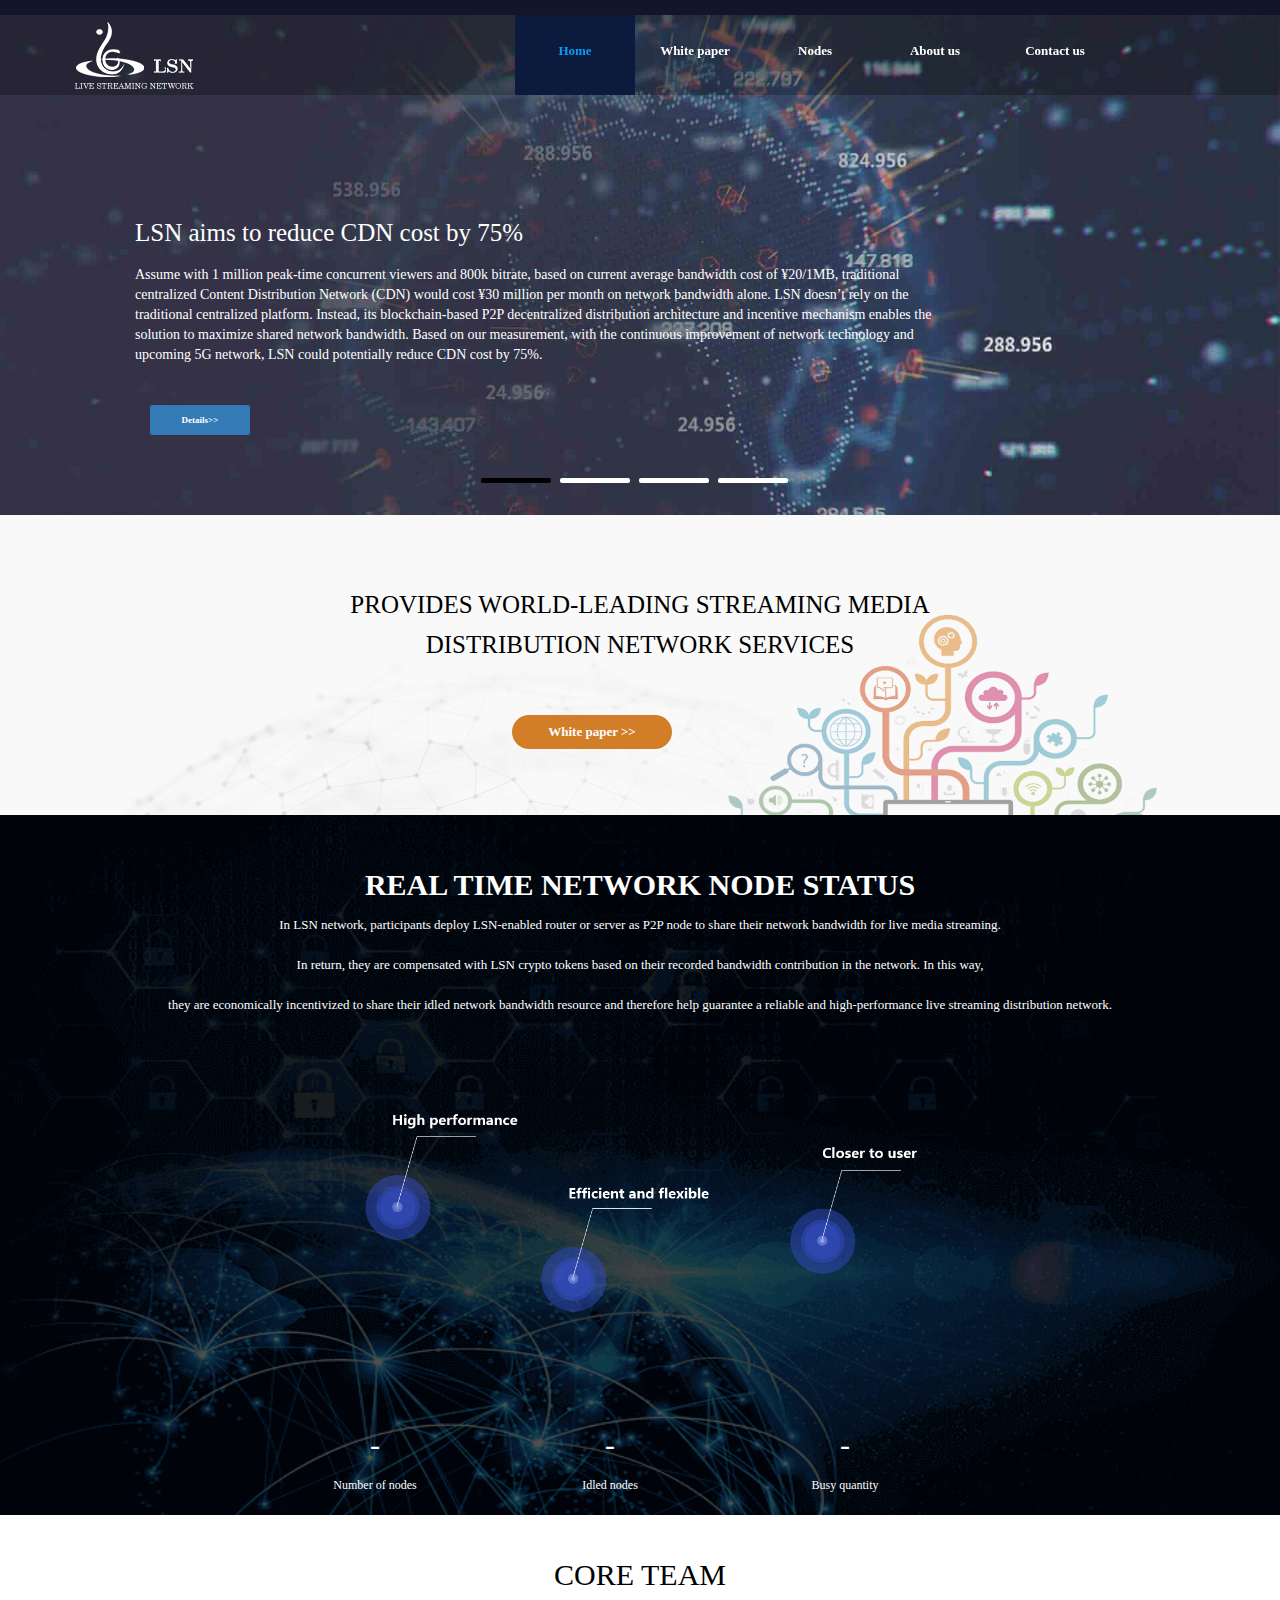
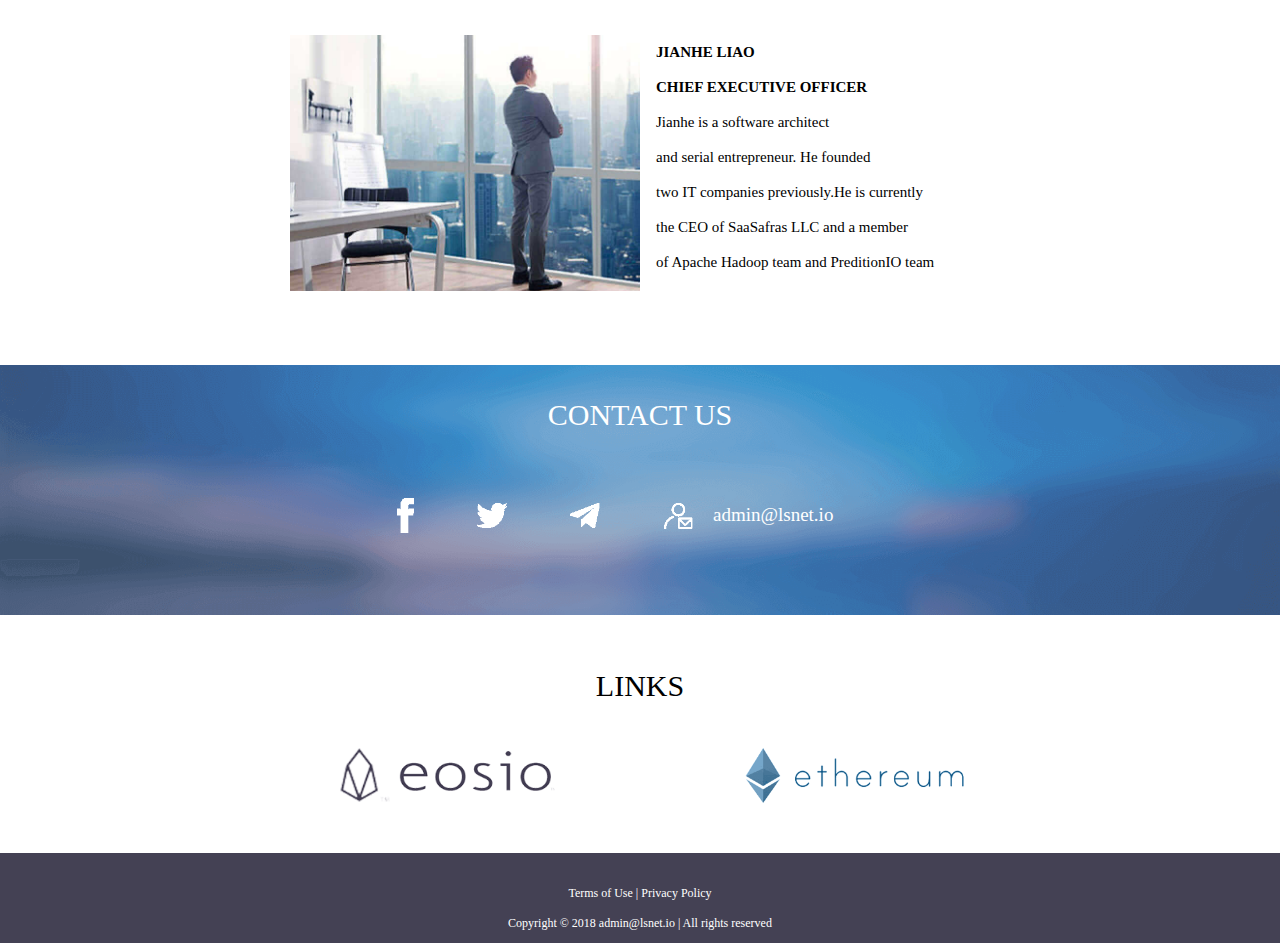
==== index.html @ 249df01f "change word" ====
<!DOCTYPE html>
<html lang="en">
<head>
    <meta charset="utf-8">
    <meta http-equiv="X-UA-Compatible" content="IE=edge">
    <meta name="viewport" content="width=device-width, initial-scale=1">
    <title>Lsnet Official website</title>
    <link href="css/bootstrap.min.css" rel="stylesheet">
    <link href="css/style.css?v=201805312200" rel="stylesheet" type="text/css">
    <!--[if lt IE 9]>
    <script src="js/html5shiv.min.js"></script>
    <script src="js/respond.min.js"></script>
    <![endif]-->
    <script type="text/javascript" src="js/baidu-statistics.js"></script>
</head>
<body>
<div class="top-blank"></div>
<div class="top-head">
    <div class="lang"></div>
    <header>
        <!-- Navigation Menu start-->
        <nav class="navbar main-menu">
            <div class="container">
                <div class="navbar-header">
                    <button type="button" class="navbar-toggle" data-toggle="collapse" data-target=".navbar-collapse">
                        <span class="icon-bar"></span>
                        <span class="icon-bar"></span>
                        <span class="icon-bar"></span>
                    </button>
                    <a class="navbar-brand" href="#"><img class="logo" id="logo" src="images/logo.png" alt="logo"></a>
                </div>
                <div id="nav-menu" class="navbar-collapse collapse" role="navigation">
                    <ul class="nav navbar-nav menu-wrapper" id="menu">
                        <li data-menuanchor="SLIDER" class="active">
                            <a href="#SLIDER">Home</a>
                        </li>
                        <li data-menuanchor="WHITEPAPER">
                            <a href="#WHITEPAPER">White paper</a>
                        </li>
                        <li data-menuanchor="NODES">
                            <a href="#NODES">Nodes</a>
                        </li>
                        <li data-menuanchor="ABOUT">
                            <a href="#ABOUT">About us</a>
                        </li>
                        <li data-menuanchor="CONTACT">
                            <a href="#CONTACT">Contact us</a>
                        </li>
                    </ul>
                </div>
                <!--navbar-collapse end-->
            </div>
        </nav>
        <!-- Navigation Menu end-->
    </header>
    <!-- Header End -->
</div>

<section class="main-info" id="SLIDER">
    <div class="section">
        <div class="DB_tab25">
            <ul class="DB_bgSet">
                <li class="banner"><img src="images/bj01.jpg"/></li>
                <li class="banner"><img src="images/bj02.jpg"/></li>
                <li class="banner"><img src="images/bj03.jpg?v=123"/></li>
                <li class="banner"><img src="images/bj04.jpg"/></li>
            </ul>
            <ul class="DB_imgSet">
                <li>
                    <span class="DB_1_1">LSN aims to reduce CDN cost by 75%</span>
                    <span class="DB_1_2">
                        Assume with 1 million peak-time concurrent viewers and 800k bitrate, based on current average bandwidth cost of ¥20/1MB,
                        traditional centralized Content Distribution Network (CDN) would cost ¥30 million per month on network bandwidth alone.
                        LSN doesn’t rely on the traditional centralized platform. Instead, its blockchain-based P2P decentralized distribution
                        architecture and incentive mechanism enables the solution to maximize shared network bandwidth. Based on our measurement,
                        with the continuous improvement of network technology and upcoming 5G network, LSN could potentially reduce CDN cost by 75%.
                    </span>
                    <span class="DB_1_3 label label-default col-lg-1 label-primary"><a href="pdf/LSN-Whitepaper-v1.0.pdf" target="_blank">Details>></a></span>
                </li>
                <li>
                    <span class="DB_2_1">LSN Streaming Mechanism</span>
                    <span class="DB_2_2">
                        Video source is pushed to Streaming Media Forwarders (SMF) and distributed by them in LSN network via tiered tree structure.
                        SMF is a software program developed by LSN team based Real Time Messaging Protocol (RTMP). User can deploy it on PC, server,
                        virtual machine, or even on router as a plugin (openWRT compatible).
                    </span>
                    <span class="DB_2_3 label label-default col-lg-1 label-primary"><a href="pdf/LSN-Whitepaper-v1.0.pdf" target="_blank">View Github</a></span>
                </li>
                <li>
                    <span class="DB_3_1">Blockchain Technology in LSN</span>
                    <span class="DB_3_2">
                        LSN takes advantage of blockchain technology to achieve two accomplishments,
                        <p>1) decentralizing the SMF node-registry database for a disaster-resilient network; </p>
                        <p>2) leveraging smart contract for a trustless and transparent payment transaction system.</p>
                    </span>
                    <span class="DB_3_3 label label-default col-lg-1 label-primary"><a href="pdf/LSN-Whitepaper-v1.0.pdf" target="_blank">learn more>></a></span>
                </li>
                <li>
                    <span class="DB_4_1">LSN Open Platform APIs</span>
                    <span class="DB_4_2">
                       The following diagram illustrates the high-level API architecture of LSN open platform. LSN platform provides open APIs for broadcaster,
                        viewers, reward configuration, and payments.
                    </span>
                    <span class="DB_4_3 label label-default col-lg-1 label-primary"><a href="pdf/LSN-Whitepaper-v1.0.pdf" target="_blank">learn more>></a></span>
                </li>
            </ul>
            <div class="DB_menuWrap">
                <ul class="DB_menuSet">
                    <li>
                        <img src="images/btn_off.png" alt="" />
                    </li>
                    <li>
                        <img src="images/btn_off.png" alt="" />
                    </li>
                    <li>
                        <img src="images/btn_off.png" alt="" />
                    </li>
                    <li>
                        <img src="images/btn_off.png" alt="" />
                    </li>
                </ul>
            </div>
        </div>

        <div class="qianwang" id="WHITEPAPER">
            <div class="qianwang-bj">
                <p class="qianwang-title">PROVIDES WORLD-LEADING STREAMING MEDIA DISTRIBUTION NETWORK SERVICES</p>
                <span class="label qianwang_btn"><a href="pdf/LSN-Whitepaper-v1.0.pdf" target="_blank">White paper >> </a></span>
            </div>
        </div>

        <div class="node_bj" id="NODES">
            <div class="node_img_bj">
                <span class="node_title">
                    <p class="fonts_30">REAL TIME NETWORK NODE STATUS</p>
                    <p>In LSN network, participants deploy LSN-enabled router or server as P2P node to share their network bandwidth for live media streaming.
                    <p>In return, they are compensated with LSN crypto tokens based on their recorded bandwidth contribution in the network. In this way, </p>
                    <p>they are economically incentivized to share their idled network bandwidth resource and therefore help guarantee a reliable and high-performance live streaming distribution network.</p>
                </span>
                <div class="show-node-info">
                    <img src="images/words3.png?v=6" class="words3"/>
                    <span class="node_num">
                        <p class="fonts_30 timer" id="number-nodes" data-to="500" data-speed="1500"> - </p>
                        <p>Number of nodes</p>
                    </span>
                    <span class="node_num">
                        <p class="fonts_30 timer" id="free-quantity" data-to="200" data-speed="1500"> - </p>
                        <p>Idled nodes </p>
                    </span>
                    <span class="node_num">
                        <p class="fonts_30 timer" id="busy-quantity" data-to="300" data-speed="1500"> - </p>
                        <p>Busy quantity</p>
                    </span>
                </div>
            </div>
        </div>

        <div class="about-us" id="ABOUT">
            <span class="about-us-title">
                <p class="fonts_30">CORE TEAM</p>
            </span>
            <div class="about-us-content">
                <img src="images/about.png"/>
                <span class="about-us-word">
                    <p class="fonts_wight"> JIANHE LIAO </p>
                    <p class="fonts_wight"> CHIEF EXECUTIVE OFFICER </p>
                    <p>Jianhe is a software architect</p>
                    <p>and serial entrepreneur. He founded</p>
                    <p>two IT companies previously.He is currently</p>
                    <p>the CEO of SaaSafras LLC and a member</p>
                    <p>of Apache Hadoop team and PreditionIO team</p>
                </span>
            </div>
        </div>

        <div class="contact-us" id="CONTACT">
             <span class="contact-us-title">
                <p class="fonts_30">CONTACT US</p>
            </span>
            <span class="mtp">
                <a href="#"><img src="images/facebooks.png" class="facebook"/></a>
                <a href="#"><img src="images/Twitter.png"/></a>
                <a href="#"><img src="images/aircraft.png"/></a>
                <a href="#">
                    <img src="images/email.png"/>
                    <span>admin@lsnet.io</span>
                </a>
            </span>
        </div>

        <div class="friendly_link">
            <p>LINKS</p>
            <ul>
                <li><img src="images/link/eosio.png"/></li>
                <li><img src="images/link/ethereum.png"/></li>
            </ul>
        </div>

        <div class="main-bottom">
            <p class="">Terms of Use | Privacy Policy</p>
            <p class="">Copyright © 2018 admin@lsnet.io | All rights reserved</p>
        </div>
    </div>
</section>
<!-- Main Slider End -->
<!--loading JS-->
<script type="text/javascript" src="js/jquery.min.js"></script>
<script type="text/javascript" src="js/bootstrap.min.js"></script>
<script type="text/javascript" src="js/jquery.DB_tabMotionBanner.min.js"></script>
<script type="text/javascript" src="js/jquery-migrate-1.2.1.js"></script>
<script type="text/javascript" src="js/jquery.nav.js"></script>
<script type="text/javascript" src="js/init.js?v=201805261826"></script>
</body>
</html>
---- css/style.css ----
@charset "utf-8";
*{margin: 0px;padding: 0px;font-family:"微软雅黑";}
body{min-width:1200px;font-size: 12px;overflow-x:hidden;}
table,td,tr,ul,ol,li,dl,dd,dt,p,input,form,em,p,img,h1,h2,h3,h4,h5{margin:0px;padding:0px;}
h1{color:#232323;}
div,dl,dt,dd,ul,ol,li,h1,h2,h3,h4,h5,h6,pre,code,form,fieldset,legend,input,button,textarea,blockquote,p,span{font-size:12px;}
p{color:#686868;}
ul{list-style:none;}
.cursor{cursor:pointer;}
.clear{font-size:0;line-height:0;height:0;clear:both;visibility:hidden;overflow:hidden}
.clearfix:after{content:".";display:block;height:0;clear:both;visibility:hidden;}
.l{float:left;}
.r{float:right;}
.tl{text-align:left;}
.tc{text-align:center;}
.tr{text-align:right;}
img {border:0;}
a{text-decoration:none;color:#686868;}
a:hover{text-decoration:none;color:#f3782a;}
/*top导航*/
.top-blank{height:15px;overflow:hidden;background:none;}
.top-head{height:15px;position:fixed;top:0;width:100%;z-index:1000;background:none;}
.lang{width:100%;height:15px;line-height:15px;background:#121628;color:#F3782A;overflow:hidden;}
.main-menu{
    background-color: #2C353D;
    border: 0 none;
    border-radius: 0;
    position: fixed;
    width: 100%;
    padding: 10px 0 20px !important;
    margin-bottom: 0;
    z-index: 10;
    -webkit-transition: all .35s;
    -moz-transition: all .35s;
    -ms-transition: all .35s;
    -o-transition: all .35s;
    transition: all .35s;
    -webkit-backface-visibility: hidden;
    background-color: transparent;
    /*必须将背景色设为透明，否则无效。（除非对于要设置的元素本身已经是透明的，如：span元素等）*/
    background-color: rgba(0,0,0,0.25);
    filter: progid:DXImageTransform.Microsoft.Gradient(startColorstr=#40000000,endColorstr=#40000000);
}
header.page-header .main-menu{position: relative; }
.navbar-brand img {margin-top: -25px;width: 100%; }
.main-menu .navbar-nav{float: right;padding: 10px 0;margin-right: 80px;height: 50px;}
.main-menu .navbar-nav li{
    width: 120px;
    height: 80px;
    top: -20px;
    position:relative ;
}
.main-menu .navbar-nav li a{
    line-height: 60px;
    text-align: center;
    font-size: 13px;
    font-weight: 700;
    color: #ffffff;
    padding-top: 6px;
    padding-bottom: 0;
    -webkit-transition: all .3s;
    -moz-transition: all .3s;
    -ms-transition: all .3s;
    -o-transition: all .3s;
    transition: all .3s;
}
.main-menu .navbar-nav li a:hover,
.main-menu .navbar-nav li.active a{
    color: #089EF5;
    width: 120px;
    height: 80px;
    background: #0C1A3E;

}
.main-menu .navbar-nav li a:focus{
    background-color: transparent;
}

.main-menu.minified{
    background-color: #000;
    padding: 0;
    position: fixed;
    filter:alpha(opacity=80);
    -moz-opacity:0.80;
    opacity:0.80;
}

header.page-header .main-menu.minified{ position: fixed; }
.main-info{ height: 100%; }
.inner{position:relative;width:100%;height: 500px;top:0;margin:0 auto;}
.section .img1{width: 100%;height: 100%}
.img1-info{ max-width: 100%;margin-top: -250px;}
.top_title,.top_title_info1,.top_title_info2,.top_title_info3{margin-left:6%;  }
.top_title{
    color: #FFFFFF;
    font-size: 30px;
    font-weight:bold;
    margin-top: -70px;
}
.top_title_info1,.top_title_info2{
    color: #FFFFFF;
    font-size: 15px;
}
.top_title_info1{
    margin-top: 25px;
}
.top_title_info2{
    margin-top: 5px;
}
.top_title_info3{
    margin-top: 20px;
    height: 30px;
    line-height: 26px;
}
.top_title_info3 a{
    color: #FFFFFF;
    font-size: 10px;
}
.top_title_info3 a:hover{
    color: #F3782A;
}

/* banner images */
.DB_tab25 {width:100%;height:500px;position:relative;overflow:hidden;cursor:pointer;}
.DB_tab25 .DB_bgSet{position:relative;}
.DB_tab25 .DB_bgSet li{position:absolute;width:100%;height:500px;display:none;}
.DB_bgSet .banner{width: 100%;}
.DB_bgSet .banner img{width: 100%;height: 500px;}
.DB_tab25 .DB_imgSet{position:absolute;width:988px;left:50%;margin-left:-500px;}
.DB_tab25 .DB_imgSet .DB_1_1{position:absolute;left:-5px;top:200px; font-size: 25px;  color: #FFFFFF;  width: 660px;}
.DB_tab25 .DB_imgSet .DB_1_2{position:absolute;left:-5px;top:250px; font-size: 14px;  width: 800px;color: #FFFFFF;}
.DB_tab25 .DB_imgSet .DB_1_3{position:absolute;left:10px;top:390px; height: 30px; width: 100px; line-height: 26px; }
.DB_tab25 .DB_imgSet .DB_1_3 a{color: #FFFFFF;}
.DB_tab25 .DB_imgSet .DB_2_1{position:absolute;left:-5px;top:200px;  font-size: 25px;  color: #FFFFFF;  width: 600px; }
.DB_tab25 .DB_imgSet .DB_2_2{position:absolute;left:-5px;top:250px; font-size: 14px; width: 660px;color: #FFFFFF;}
.DB_tab25 .DB_imgSet .DB_2_3{position:absolute;left:10px;top:350px; height: 30px; width: 100px; line-height: 26px; }
.DB_tab25 .DB_imgSet .DB_2_3 a{color: #FFFFFF;}
.DB_tab25 .DB_imgSet .DB_3_1{position:absolute;left:-5px;top:200px;  font-size: 25px;  color: #FFFFFF;  width: 600px; }
.DB_tab25 .DB_imgSet .DB_3_2{position:absolute;left:-5px;top:250px; font-size: 14px; width: 660px;color: #FFFFFF;}
.DB_tab25 .DB_imgSet .DB_3_2 p{font-size: 14px; width: 660px;color: #FFFFFF;line-height: 27px;}
.DB_tab25 .DB_imgSet .DB_3_3{position:absolute;left:10px;top:350px; height: 30px; width: 100px; line-height: 26px; }
.DB_tab25 .DB_imgSet .DB_3_3 a{color: #FFFFFF;}
.DB_tab25 .DB_imgSet .DB_4_1{position:absolute;left:-5px;top:200px;  font-size: 25px;  color: #FFFFFF;  width: 600px; }
.DB_tab25 .DB_imgSet .DB_4_2{position:absolute;left:-5px;top:250px; font-size: 14px; width: 660px;color: #FFFFFF;}
.DB_tab25 .DB_imgSet .DB_4_3{position:absolute;left:10px;top:350px; height: 30px; width: 100px; line-height: 26px; }
.DB_tab25 .DB_imgSet .DB_4_3 a{color: #FFFFFF;}
.DB_tab25 .DB_menuWrap{position:absolute;width:988px;left:50%;margin-left:-500px;}
.DB_tab25 .DB_menuWrap .DB_menuSet{position:absolute;width:100%;top:456px;text-align:center;font-size:0;}
.DB_tab25 .DB_menuWrap .DB_menuSet li{cursor:pointer;margin:0 3px;display:inline}
.DB_tab25 .DB_menuWrap .DB_menuSet li img{width:70px; height: 5px;border-radius:2px;}
.DB_tab25 .DB_prev{position:absolute;left:0px;top:220px;cursor:pointer;display:none}
.DB_tab25 .DB_next{position:absolute;right:0px;top:220px;cursor:pointer;display:none}


.qianwang{width: 100%;height: 300px; background: #F9F9F9;position:relative;}
.qianwang-bj{
    width: 100%;
    height: 200px;
    background:url(../images/qianwang_bj.png?v=20180513);
    background-size:1040px 200px;
    background-repeat:no-repeat;
    background-position:center;
    position:absolute;
    bottom: 0px;
}
.qianwang-title{
    width: 600px;
    font-size: 25px;
    line-height: 40px;
    color: #000;
    text-align:center;
    margin: 0 auto;
    margin-top: -30px;
}
.qianwang_btn{
    color: #FFFFFF;
    position: absolute;
    left: 40%;
    top:100px;
    width: 160px;
    height: 34px;
    line-height: 29px;
    background: #D27E28;
    border-radius: 40px 40px 40px 40px;
}
.qianwang_btn a{
    color: #FFFFFF;
    font-size: 13px;
}
.qianwang_btn a:hover{
    color: #000000;
}

.img-info{
    margin-left: 180px;
    margin-top: 30px;
    margin-bottom: 70px;
}

.node_bj{
    width: 100%;
    height: 700px;
    background:#000000;
    position:relative;
}
.node_bj .node_img_bj{
    width: 100%;
    height: 700px;
    background:url(../images/nodes_bj.png);
    background-size:1300px 700px;
    background-repeat:no-repeat;
    background-position:center;
    text-align: center;
    margin:0 auto;
}
.node_bj .show-node-info{
    width: 800px;
    height: 530px;
    position: relative;
    margin:0 auto;
}
.node_bj .words3{
    height: 280px;
    top:75px; left:55px;
    position:absolute;
}
.node_bj .node_title{
    padding-top:50px;
    text-align: center;
    display:block;
}

.node_bj .node_img_bj .show-node-info .node_num{
    font-size: 13px;
    line-height: 40px;
    width: 200px;
    margin: 400px 0px 0px 35px;
    text-align: center;
    float: left;
}
.node_bj .node_img_bj .show-node-info .node_num p{
    color: #FFFFFF;
}

.node_bj .node_img_bj .show-node-info .node_num .fonts_30{
    font-size: 30px;
}
.node_title p{
    color: #FFFFFF;
    font-size: 13px;
    text-align: center;
    line-height: 40px;
    margin:0 auto;
    width: 100%;
}
.node_title .fonts_30{
    font-size: 30px;
    font-weight: 900;
}

/* LINKS*/
.friendly_link{
    display:block;clear:both;
    position:relative;
    top:50px;
    text-align: center;
    margin-bottom: 100px;
}
.friendly_link p{
    color:#000000;
    font-size: 30px;
}

.friendly_link ul{
    display: inline-block;
    vertical-align: middle;
    margin-top: 20px;
    width: 900px;
}
.friendly_link ul li{
    margin:20px 0px 0px 100px;
    width: 310px;
    float:left;
    display:block;
}
.friendly_link ul li img{
    width: 220px;height: 55px;
}
.about-us{
    width: 100%;
    height: 450px;
    position:relative;
    top:30px;
    display:block;clear:both;
}
.about-us .about-us-title{
    text-align: center;
    line-height: 40px;
    padding-top: 10px;
    display:block;clear:both;
}
.about-us .about-us-title .fonts_30{
    font-size: 30px;
    color: #000;
}
.about-us .about-us-title p{
    font-size: 15px;
    color: #000;
}

.about-us .about-us-content{
    width: 1000px;
    height: 350px;
    overflow: hidden;
    margin: 0 auto;
    padding-top: 40px;
}
.about-us .about-us-content .fonts_wight{
    font-size: 15px;
    font-weight: 900;
}
.about-us .about-us-content img{
    width: 350px;
    margin-left: 150px;
    float: left;
}
.about-us .about-us-content .about-us-word{
    float: left; margin-left: 16px;
}
.about-us .about-us-content .about-us-word p{
    color: #000;font-size: 15px; line-height: 35px;
}
.contact-us{
    height: 250px;
    background:url(../images/contact-us.png);
    background-size:100% 100%;
    background-repeat:no-repeat;
    position:relative;
    display:block;clear:both;
    text-align: center;
}
.contact-us .contact-us-title{
    text-align: center;
    line-height: 40px;
    padding-top: 30px;
    display:block;clear:both;
}
.contact-us .contact-us-title .fonts_30{
    font-size: 30px;
    color: #FFFFFF;
}
.contact-us .contact-us-title p{
    font-size: 15px;
    color: #000;
}

.contact-us .mtp{
    margin-left: -250px;
}
.contact-us .mtp a{
    margin-top: 80px;
    height: 100px;
}
.contact-us .mtp a span{
    color: #FFFFFF;
    margin-top: 40px;
    font-size: 19px;
    height: 100px;
    line-height: 80px;
    position: absolute;
    margin-left: 20px;
}
.contact-us .mtp .facebook{
    width: 17px;
}
.contact-us .mtp a img{
    width: 30px;
    margin-left: 60px;
    margin-top:63px;
}
.main-bottom{
    background: #444154;
    width: 100%;
    height: 90px;
    text-align: center;
    line-height: 115px;
    padding-top: 25px;
}
.main-bottom p{
    text-align: center;
    color: #FFFFFF;
    line-height: 30px;
}
/*SAMPLE*/
.content{
    width:1090px;
    height: 428px;
    margin:20px auto;
    /*border: 1px solid #ccc;*/
    padding: 25px 25px 15px 60px;
}
.content .con{
    width: 297px;
    height: 198px;
    float: left;
    margin-right: 35px;
    margin-bottom: 15px;
    position: relative;
    cursor: pointer;
}
.content .con img{
    width:297px;
    height: 198px;
}
.content .con .txt{
    position: absolute;
    left: 0;
    bottom: 0;
    width: 100%;
    height: 45px;
    line-height: 45px;
    text-align: center;
    color: #fff;
    background: rgba(0,0,0,0.6);
}
.content .con .txt h3{
    font-weight: normal;
    line-height: 45px;
    font-size: 15px;
}
.content .con .txt p{
    font-size: 14px;
    display: none;
    color: #FFFFFF;
    line-height: 20px;
    -webkit-margin-before: 1em;
    -webkit-margin-after: 1em;
    -webkit-margin-start: 0px;
    -webkit-margin-end: 0px;
    -moz-margin-before: 1em;
    -moz-margin-after: 1em;
    -moz-margin-start: 0px;
    -moz-margin-end: 0px;
}
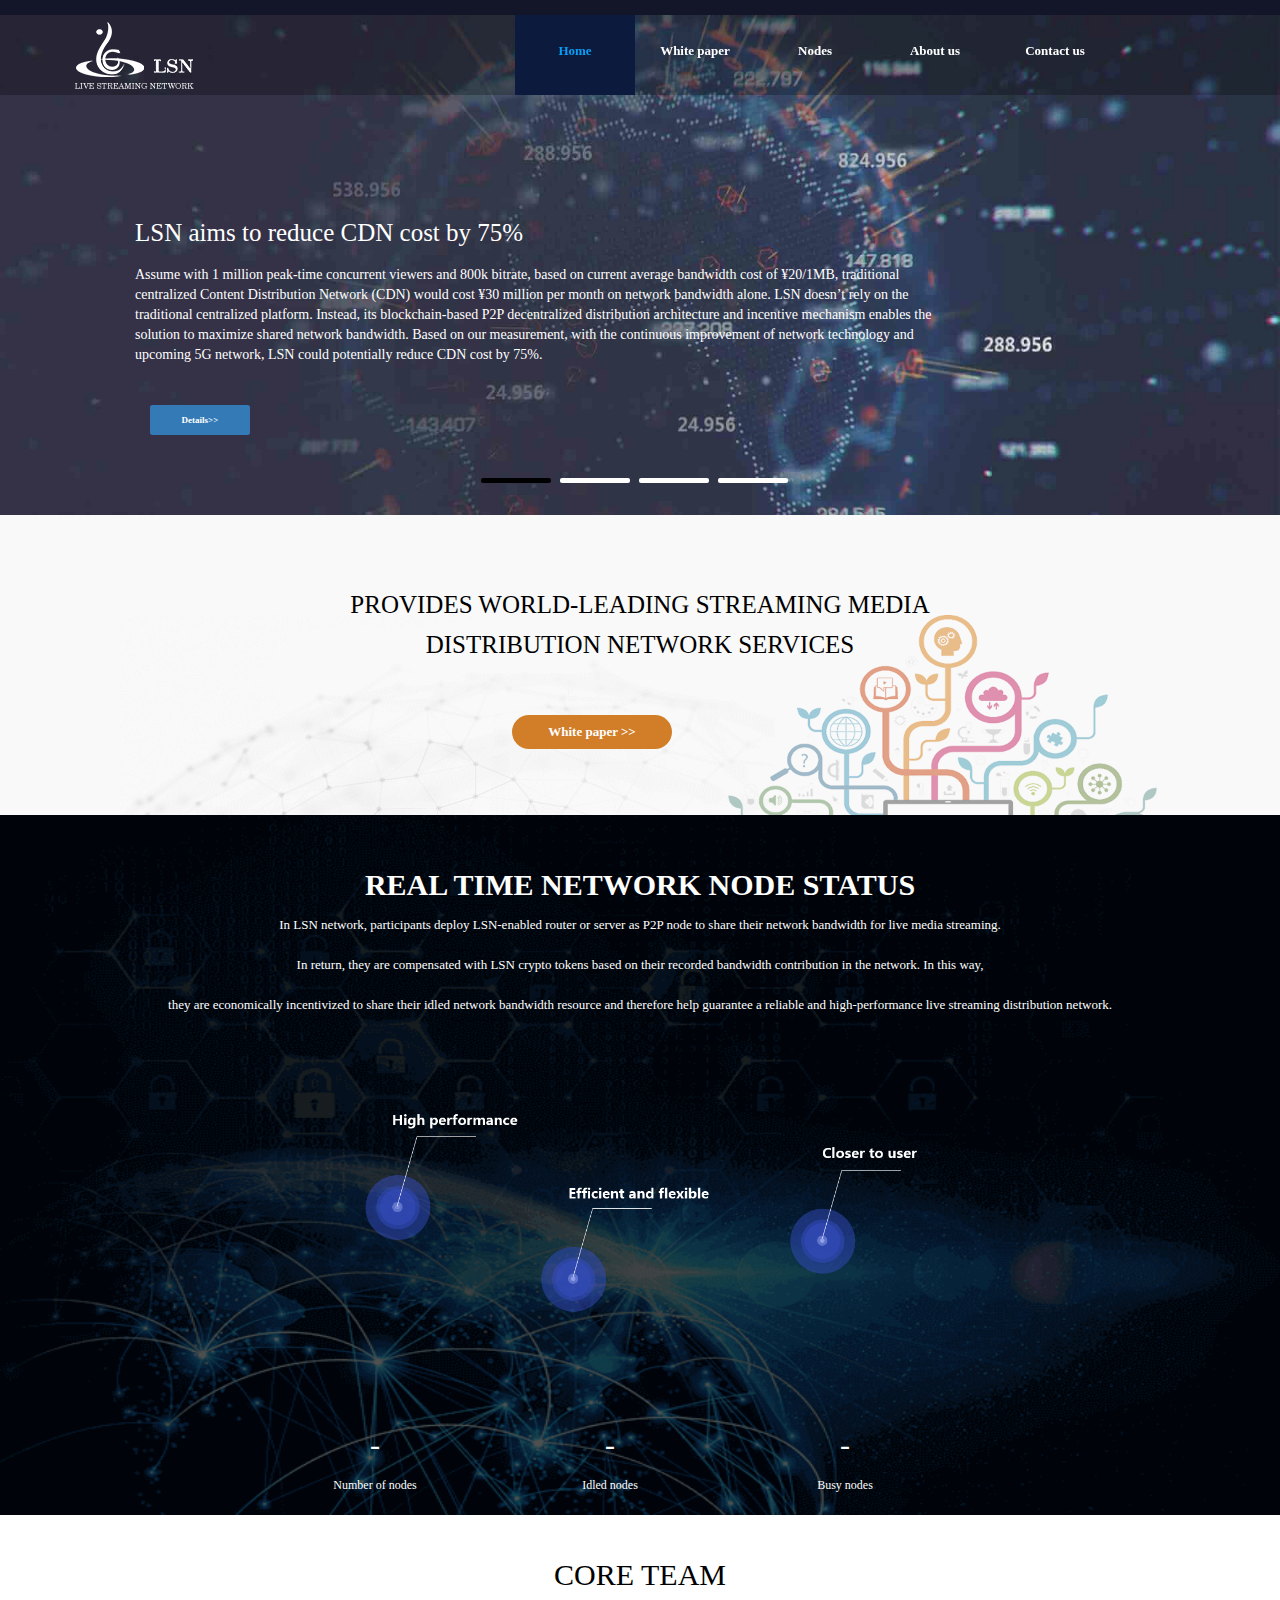
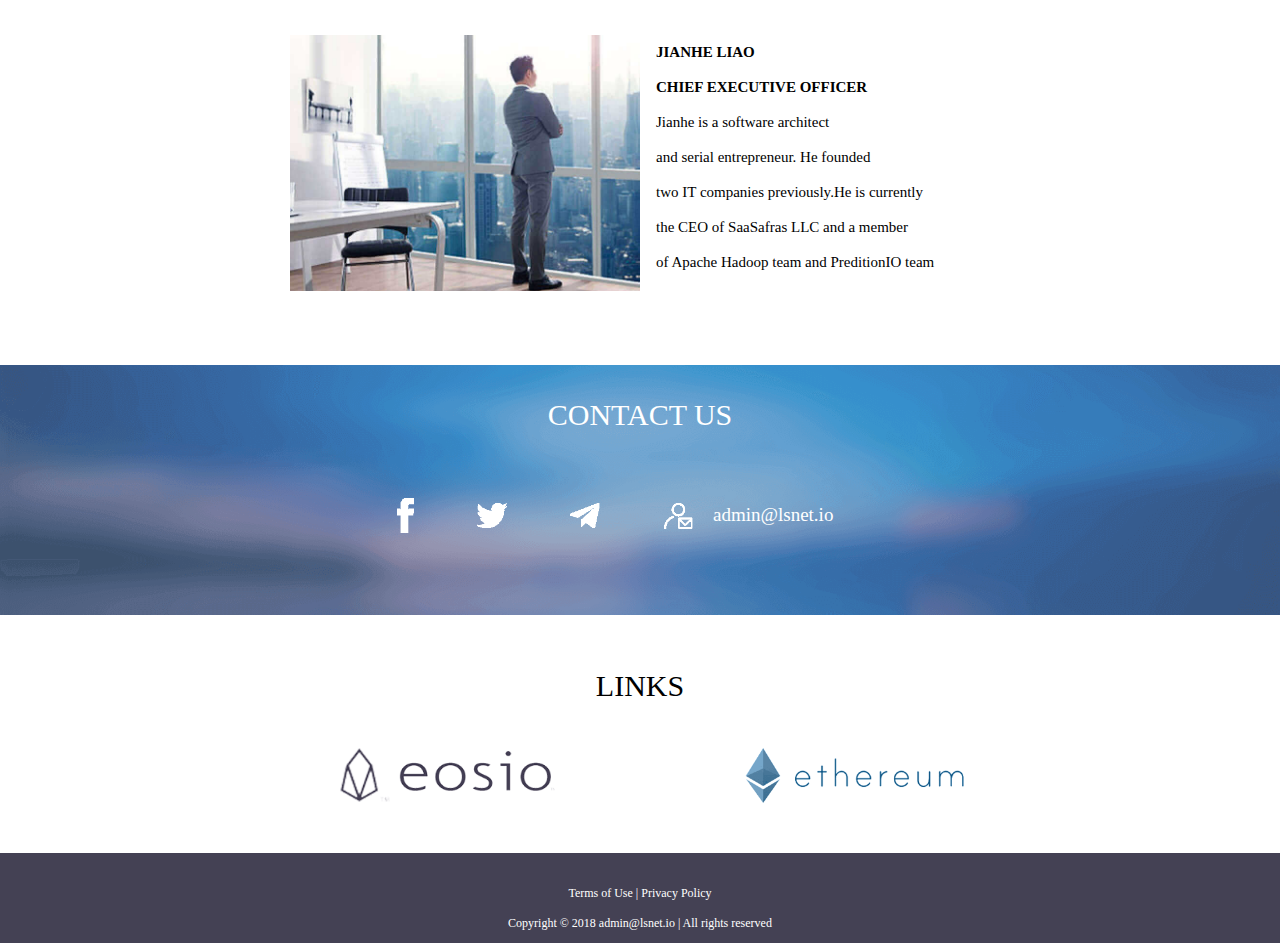
==== commit 030cbf24: "change words" ====
--- a/index.html
+++ b/index.html
@@ -149,7 +149,7 @@
                     </span>
                     <span class="node_num">
                         <p class="fonts_30 timer" id="busy-quantity" data-to="300" data-speed="1500"> - </p>
-                        <p>Busy quantity</p>
+                        <p>Busy nodes</p>
                     </span>
                 </div>
             </div>
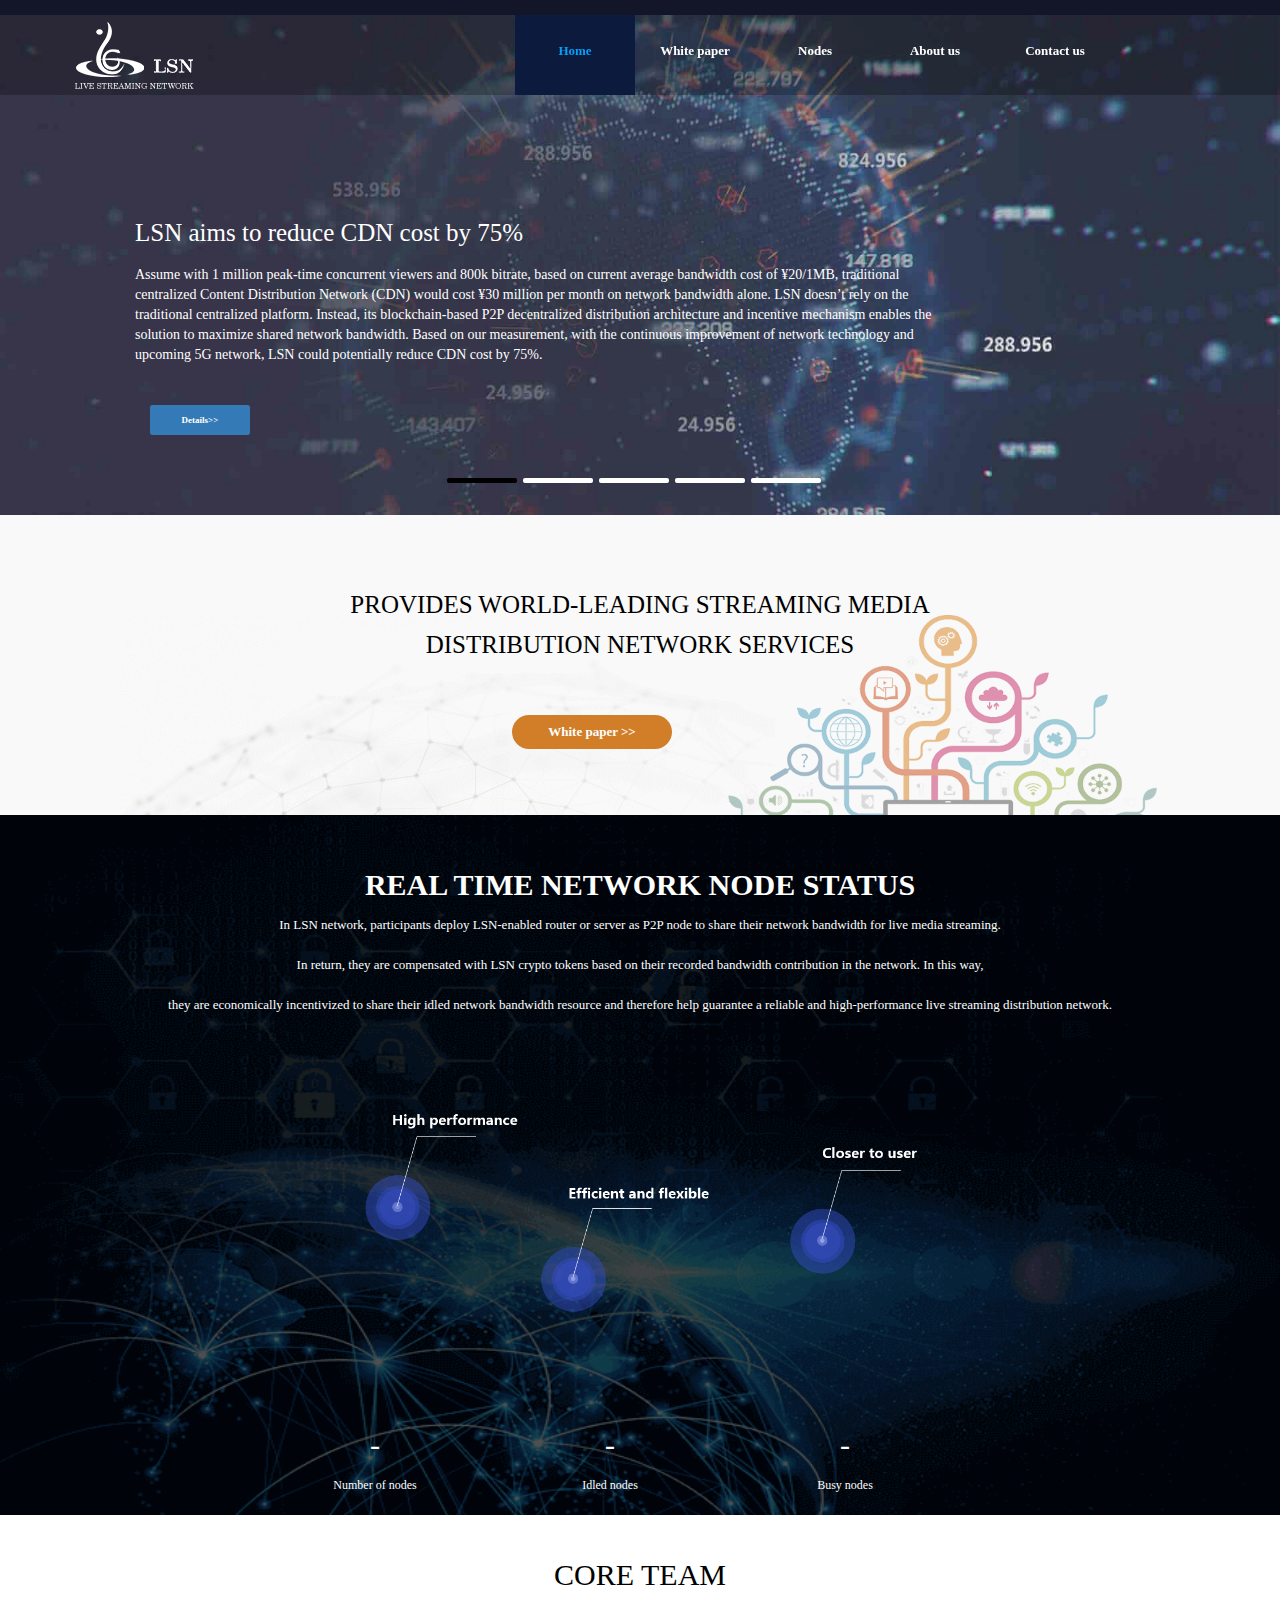
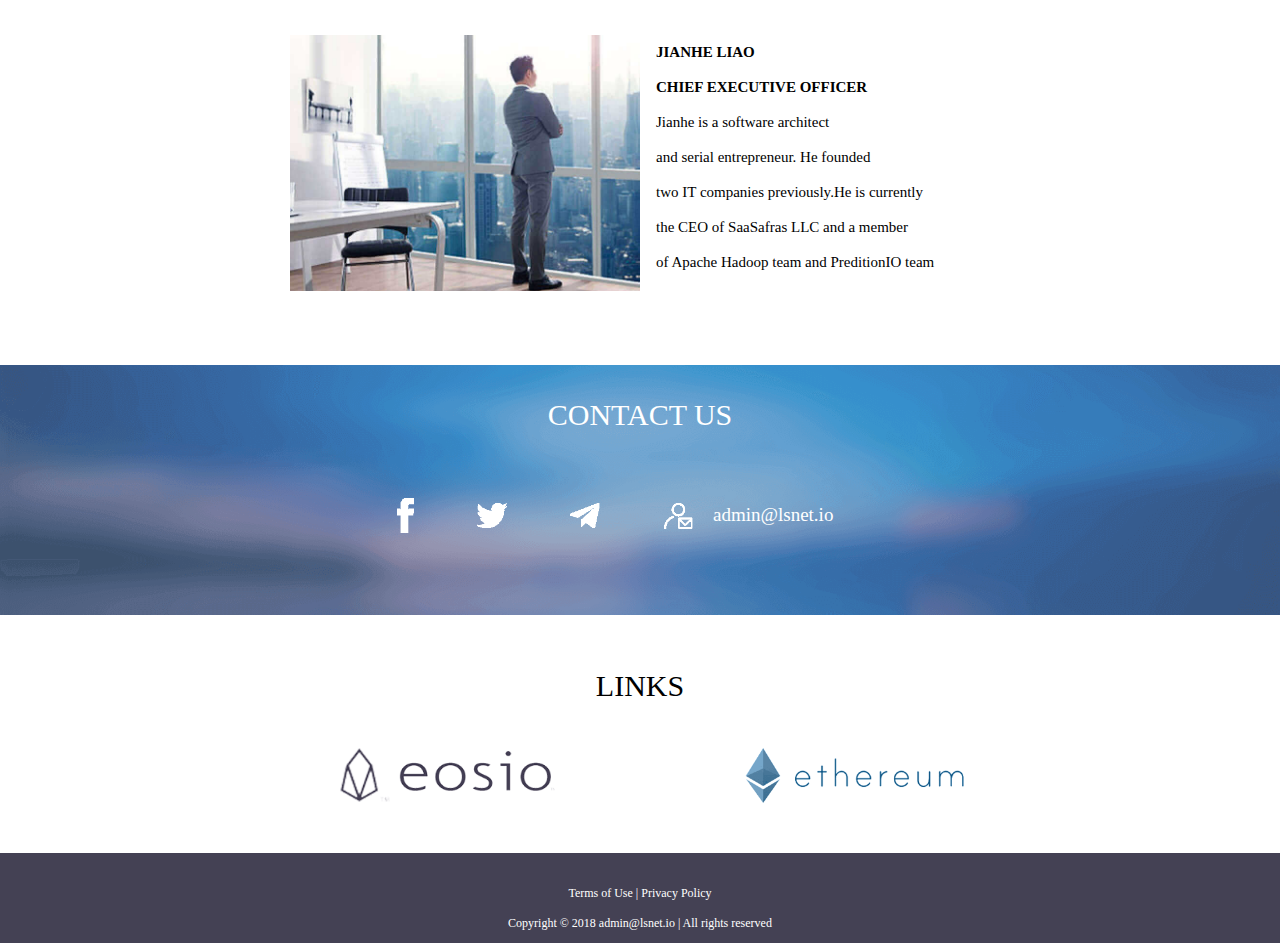
==== commit c24b8578: "Modify website banner style, mobile version style, add automatic identification device and jump mobi" ====
--- a/index.html
+++ b/index.html
@@ -5,13 +5,17 @@
     <meta http-equiv="X-UA-Compatible" content="IE=edge">
     <meta name="viewport" content="width=device-width, initial-scale=1">
     <title>Lsnet Official website</title>
+    <!--Statistics-->
+    <script type="text/javascript" src="js/baidu-statistics.js"></script>
+    <script type="text/javascript" src="js/jquery.min.js"></script>
+    <script type="text/javascript" src="js/equipment-type.js"></script>
+    <!--CSS-->
     <link href="css/bootstrap.min.css" rel="stylesheet">
-    <link href="css/style.css?v=201805312200" rel="stylesheet" type="text/css">
+    <link href="css/style.css?v=201806121600" rel="stylesheet" type="text/css">
     <!--[if lt IE 9]>
     <script src="js/html5shiv.min.js"></script>
     <script src="js/respond.min.js"></script>
     <![endif]-->
-    <script type="text/javascript" src="js/baidu-statistics.js"></script>
 </head>
 <body>
 <div class="top-blank"></div>
@@ -64,6 +68,7 @@
                 <li class="banner"><img src="images/bj02.jpg"/></li>
                 <li class="banner"><img src="images/bj03.jpg?v=123"/></li>
                 <li class="banner"><img src="images/bj04.jpg"/></li>
+                <li class="banner"><img src="images/bj02.jpg"/></li>
             </ul>
             <ul class="DB_imgSet">
                 <li>
@@ -84,7 +89,7 @@
                         SMF is a software program developed by LSN team based Real Time Messaging Protocol (RTMP). User can deploy it on PC, server,
                         virtual machine, or even on router as a plugin (openWRT compatible).
                     </span>
-                    <span class="DB_2_3 label label-default col-lg-1 label-primary"><a href="pdf/LSN-Whitepaper-v1.0.pdf" target="_blank">View Github</a></span>
+                    <span class="DB_2_3 label label-default col-lg-1 label-primary"><a href="pdf/LSN-Whitepaper-v1.0.pdf" target="_blank">Details>></a></span>
                 </li>
                 <li>
                     <span class="DB_3_1">Blockchain Technology in LSN</span>
@@ -103,21 +108,22 @@
                     </span>
                     <span class="DB_4_3 label label-default col-lg-1 label-primary"><a href="pdf/LSN-Whitepaper-v1.0.pdf" target="_blank">learn more>></a></span>
                 </li>
+                <li>
+                    <!--<span class="DB_5_1">LSN Open Platform APIs</span>
+                    <span class="DB_5_2">
+                       The following diagram illustrates the high-level API architecture of LSN open platform. LSN platform provides open APIs for broadcaster,
+                        viewers, reward configuration, and payments.
+                    </span>-->
+                    <span class="DB_5_3 label label-default col-lg-1 label-primary"><a href=" https://github.com/LSNGroup" target="_blank">View Github</a></span>
+                </li>
             </ul>
             <div class="DB_menuWrap">
                 <ul class="DB_menuSet">
-                    <li>
-                        <img src="images/btn_off.png" alt="" />
-                    </li>
-                    <li>
-                        <img src="images/btn_off.png" alt="" />
-                    </li>
-                    <li>
-                        <img src="images/btn_off.png" alt="" />
-                    </li>
-                    <li>
-                        <img src="images/btn_off.png" alt="" />
-                    </li>
+                    <li><img src="images/btn_off.png" alt="" /></li>
+                    <li><img src="images/btn_off.png" alt="" /></li>
+                    <li><img src="images/btn_off.png" alt="" /></li>
+                    <li><img src="images/btn_off.png" alt="" /></li>
+                    <li><img src="images/btn_off.png" alt="" /></li>
                 </ul>
             </div>
         </div>
@@ -204,7 +210,6 @@
 </section>
 <!-- Main Slider End -->
 <!--loading JS-->
-<script type="text/javascript" src="js/jquery.min.js"></script>
 <script type="text/javascript" src="js/bootstrap.min.js"></script>
 <script type="text/javascript" src="js/jquery.DB_tabMotionBanner.min.js"></script>
 <script type="text/javascript" src="js/jquery-migrate-1.2.1.js"></script>
--- a/css/style.css
+++ b/css/style.css
@@ -144,13 +144,26 @@
 .DB_tab25 .DB_imgSet .DB_4_2{position:absolute;left:-5px;top:250px; font-size: 14px; width: 660px;color: #FFFFFF;}
 .DB_tab25 .DB_imgSet .DB_4_3{position:absolute;left:10px;top:350px; height: 30px; width: 100px; line-height: 26px; }
 .DB_tab25 .DB_imgSet .DB_4_3 a{color: #FFFFFF;}
+.DB_tab25 .DB_imgSet .DB_5_1{position:absolute;left:-5px;top:200px;  font-size: 25px;  color: #FFFFFF;  width: 600px; }
+.DB_tab25 .DB_imgSet .DB_5_2{position:absolute;left:-5px;top:250px; font-size: 14px; width: 660px;color: #FFFFFF;}
+.DB_tab25 .DB_imgSet .DB_5_3{
+    position:absolute;
+    top:350px;
+    width: 100px;
+    height: 30px;
+    line-height: 26px;
+    float: right;
+    margin-left: 450px;
+    display:block;
+}
+.DB_tab25 .DB_imgSet .DB_5_3 a{color: #FFFFFF;}
+
 .DB_tab25 .DB_menuWrap{position:absolute;width:988px;left:50%;margin-left:-500px;}
 .DB_tab25 .DB_menuWrap .DB_menuSet{position:absolute;width:100%;top:456px;text-align:center;font-size:0;}
 .DB_tab25 .DB_menuWrap .DB_menuSet li{cursor:pointer;margin:0 3px;display:inline}
 .DB_tab25 .DB_menuWrap .DB_menuSet li img{width:70px; height: 5px;border-radius:2px;}
 .DB_tab25 .DB_prev{position:absolute;left:0px;top:220px;cursor:pointer;display:none}
 .DB_tab25 .DB_next{position:absolute;right:0px;top:220px;cursor:pointer;display:none}
-
 
 .qianwang{width: 100%;height: 300px; background: #F9F9F9;position:relative;}
 .qianwang-bj{
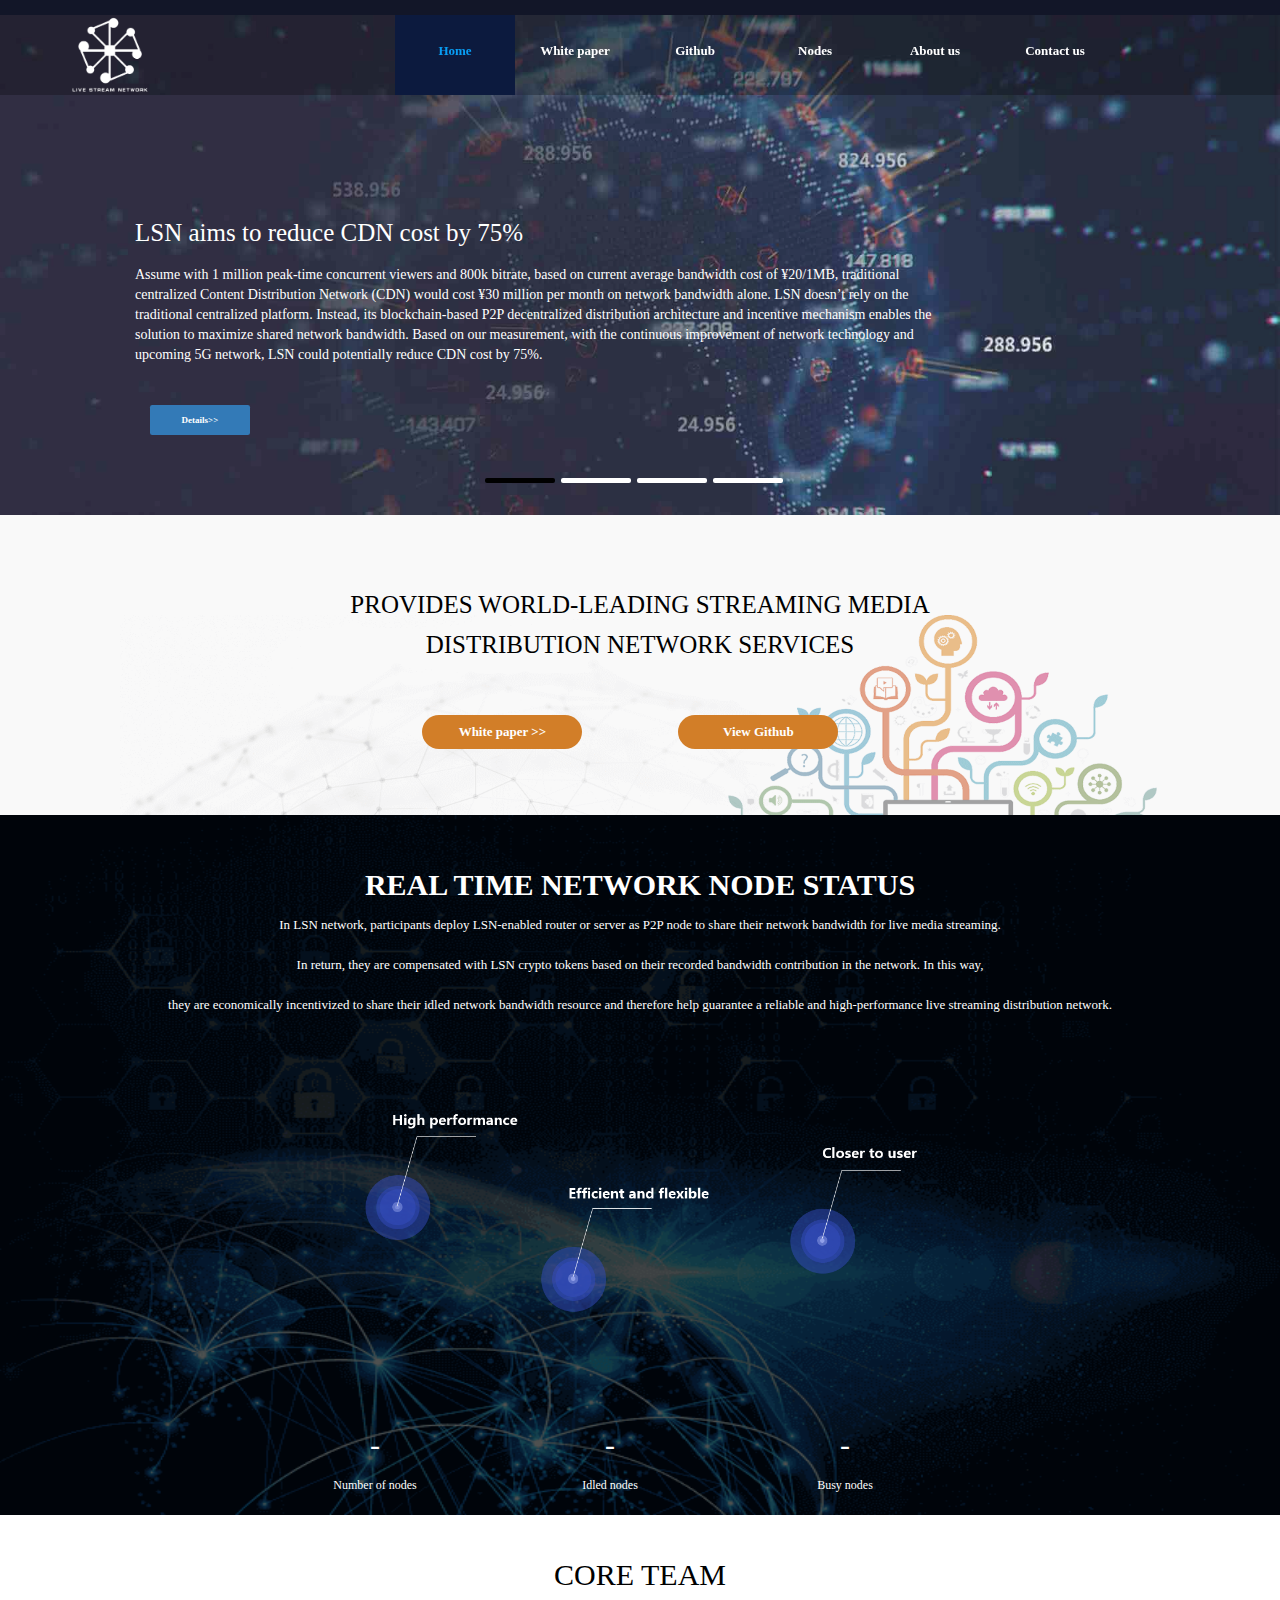
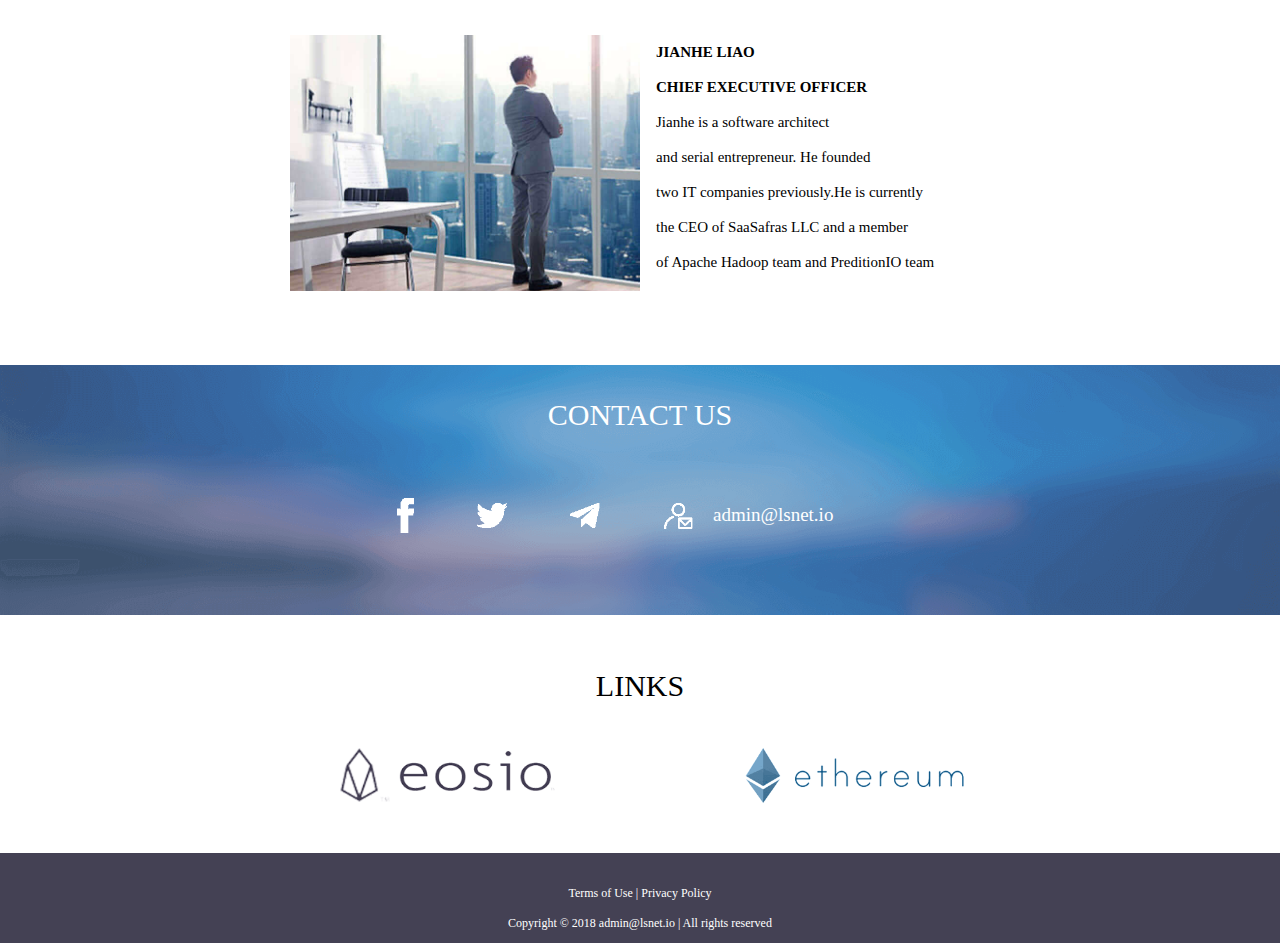
==== commit a403b6b5: "add new logo and change style" ====
--- a/index.html
+++ b/index.html
@@ -6,12 +6,12 @@
     <meta name="viewport" content="width=device-width, initial-scale=1">
     <title>Lsnet Official website</title>
     <!--Statistics-->
-    <script type="text/javascript" src="js/baidu-statistics.js"></script>
+    <script type="text/javascript" src="js/baidu-statistics.js?v=201806221307"></script>
     <script type="text/javascript" src="js/jquery.min.js"></script>
-    <script type="text/javascript" src="js/equipment-type.js"></script>
+    <script type="text/javascript" src="js/equipment-type.js?v=201806221307"></script>
     <!--CSS-->
     <link href="css/bootstrap.min.css" rel="stylesheet">
-    <link href="css/style.css?v=201806121600" rel="stylesheet" type="text/css">
+    <link href="css/style.css?v=2018062213076686" rel="stylesheet" type="text/css">
     <!--[if lt IE 9]>
     <script src="js/html5shiv.min.js"></script>
     <script src="js/respond.min.js"></script>
@@ -31,7 +31,7 @@
                         <span class="icon-bar"></span>
                         <span class="icon-bar"></span>
                     </button>
-                    <a class="navbar-brand" href="#"><img class="logo" id="logo" src="images/logo.png" alt="logo"></a>
+                    <a class="navbar-brand" href="#"><img class="logo" src="images/logo-new.png" alt="lsnet"></a>
                 </div>
                 <div id="nav-menu" class="navbar-collapse collapse" role="navigation">
                     <ul class="nav navbar-nav menu-wrapper" id="menu">
@@ -40,6 +40,9 @@
                         </li>
                         <li data-menuanchor="WHITEPAPER">
                             <a href="#WHITEPAPER">White paper</a>
+                        </li>
+                        <li data-menuanchor="GITHUB">
+                            <a href="#GITHUB">Github</a>
                         </li>
                         <li data-menuanchor="NODES">
                             <a href="#NODES">Nodes</a>
@@ -68,7 +71,7 @@
                 <li class="banner"><img src="images/bj02.jpg"/></li>
                 <li class="banner"><img src="images/bj03.jpg?v=123"/></li>
                 <li class="banner"><img src="images/bj04.jpg"/></li>
-                <li class="banner"><img src="images/bj02.jpg"/></li>
+                <!--<li class="banner"><img src="images/bj02.jpg"/></li>-->
             </ul>
             <ul class="DB_imgSet">
                 <li>
@@ -108,14 +111,14 @@
                     </span>
                     <span class="DB_4_3 label label-default col-lg-1 label-primary"><a href="pdf/LSN-Whitepaper-v1.0.pdf" target="_blank">learn more>></a></span>
                 </li>
-                <li>
-                    <!--<span class="DB_5_1">LSN Open Platform APIs</span>
+                <!--<li>
+                    <span class="DB_5_1">LSN Open Platform APIs</span>
                     <span class="DB_5_2">
                        The following diagram illustrates the high-level API architecture of LSN open platform. LSN platform provides open APIs for broadcaster,
                         viewers, reward configuration, and payments.
-                    </span>-->
+                    </span>
                     <span class="DB_5_3 label label-default col-lg-1 label-primary"><a href=" https://github.com/LSNGroup" target="_blank">View Github</a></span>
-                </li>
+                </li>-->
             </ul>
             <div class="DB_menuWrap">
                 <ul class="DB_menuSet">
@@ -123,15 +126,16 @@
                     <li><img src="images/btn_off.png" alt="" /></li>
                     <li><img src="images/btn_off.png" alt="" /></li>
                     <li><img src="images/btn_off.png" alt="" /></li>
-                    <li><img src="images/btn_off.png" alt="" /></li>
+                    <!--<li><img src="images/btn_off.png" alt="" /></li>-->
                 </ul>
             </div>
         </div>
 
         <div class="qianwang" id="WHITEPAPER">
-            <div class="qianwang-bj">
+            <div class="qianwang-bj" id="GITHUB">
                 <p class="qianwang-title">PROVIDES WORLD-LEADING STREAMING MEDIA DISTRIBUTION NETWORK SERVICES</p>
-                <span class="label qianwang_btn"><a href="pdf/LSN-Whitepaper-v1.0.pdf" target="_blank">White paper >> </a></span>
+                <span class="label qianwang_btn1"><a href="pdf/LSN-Whitepaper-v1.0.pdf" target="_blank">White paper >> </a></span>
+                <span class="label qianwang_btn2"><a href="https://github.com/LSNGroup" target="_blank"> View Github </a></span>
             </div>
         </div>
 
--- a/css/style.css
+++ b/css/style.css
@@ -42,7 +42,7 @@
     filter: progid:DXImageTransform.Microsoft.Gradient(startColorstr=#40000000,endColorstr=#40000000);
 }
 header.page-header .main-menu{position: relative; }
-.navbar-brand img {margin-top: -25px;width: 100%; }
+.navbar-brand .logo{margin-top: -25px; width: 80px;}
 .main-menu .navbar-nav{float: right;padding: 10px 0;margin-right: 80px;height: 50px;}
 .main-menu .navbar-nav li{
     width: 120px;
@@ -185,10 +185,10 @@
     margin: 0 auto;
     margin-top: -30px;
 }
-.qianwang_btn{
+.qianwang_btn1{
     color: #FFFFFF;
     position: absolute;
-    left: 40%;
+    left: 33%;
     top:100px;
     width: 160px;
     height: 34px;
@@ -196,11 +196,24 @@
     background: #D27E28;
     border-radius: 40px 40px 40px 40px;
 }
-.qianwang_btn a{
+
+.qianwang_btn2{
+    color: #FFFFFF;
+    position: absolute;
+    left: 53%;
+    top:100px;
+    width: 160px;
+    height: 34px;
+    line-height: 29px;
+    background: #D27E28;
+    border-radius: 40px 40px 40px 40px;
+}
+
+.qianwang_btn1 a,.qianwang_btn2 a{
     color: #FFFFFF;
     font-size: 13px;
 }
-.qianwang_btn a:hover{
+.qianwang_btn1 a:hover, .qianwang_btn2 a:hover{
     color: #000000;
 }
 
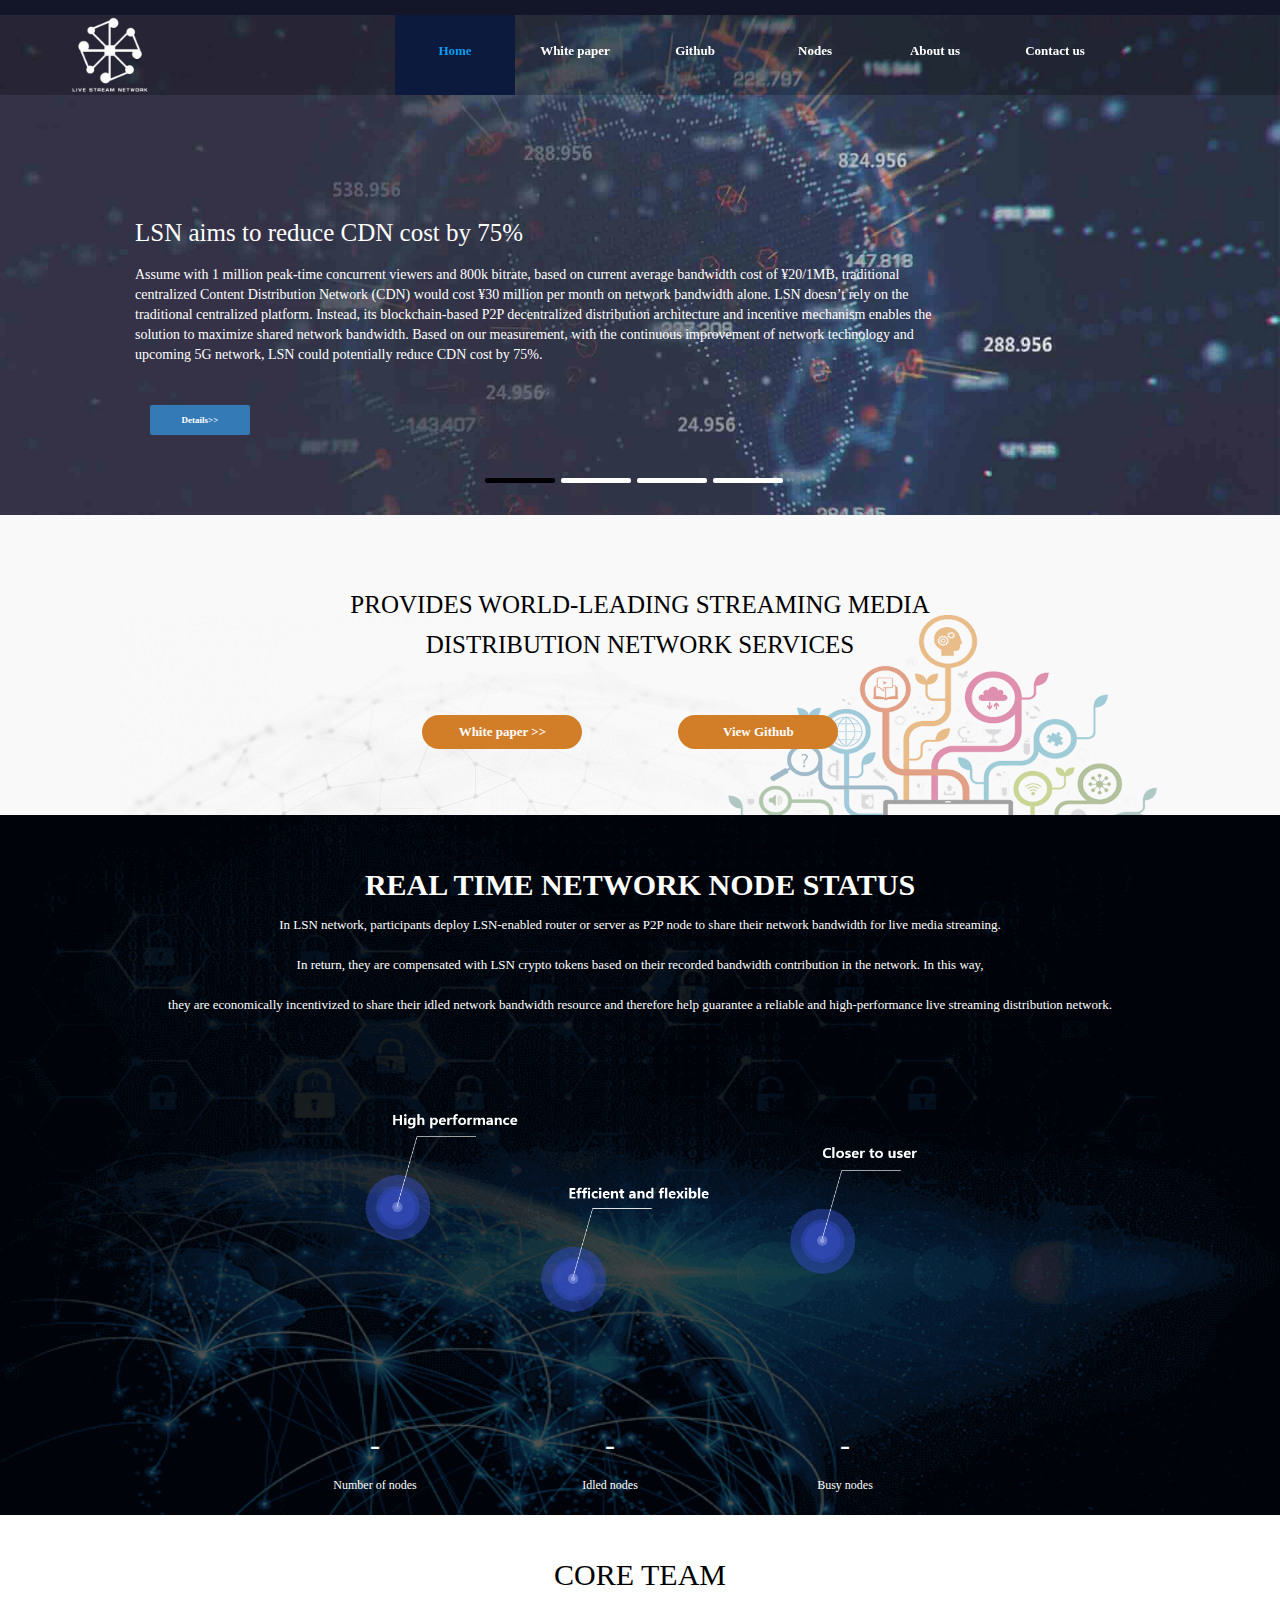
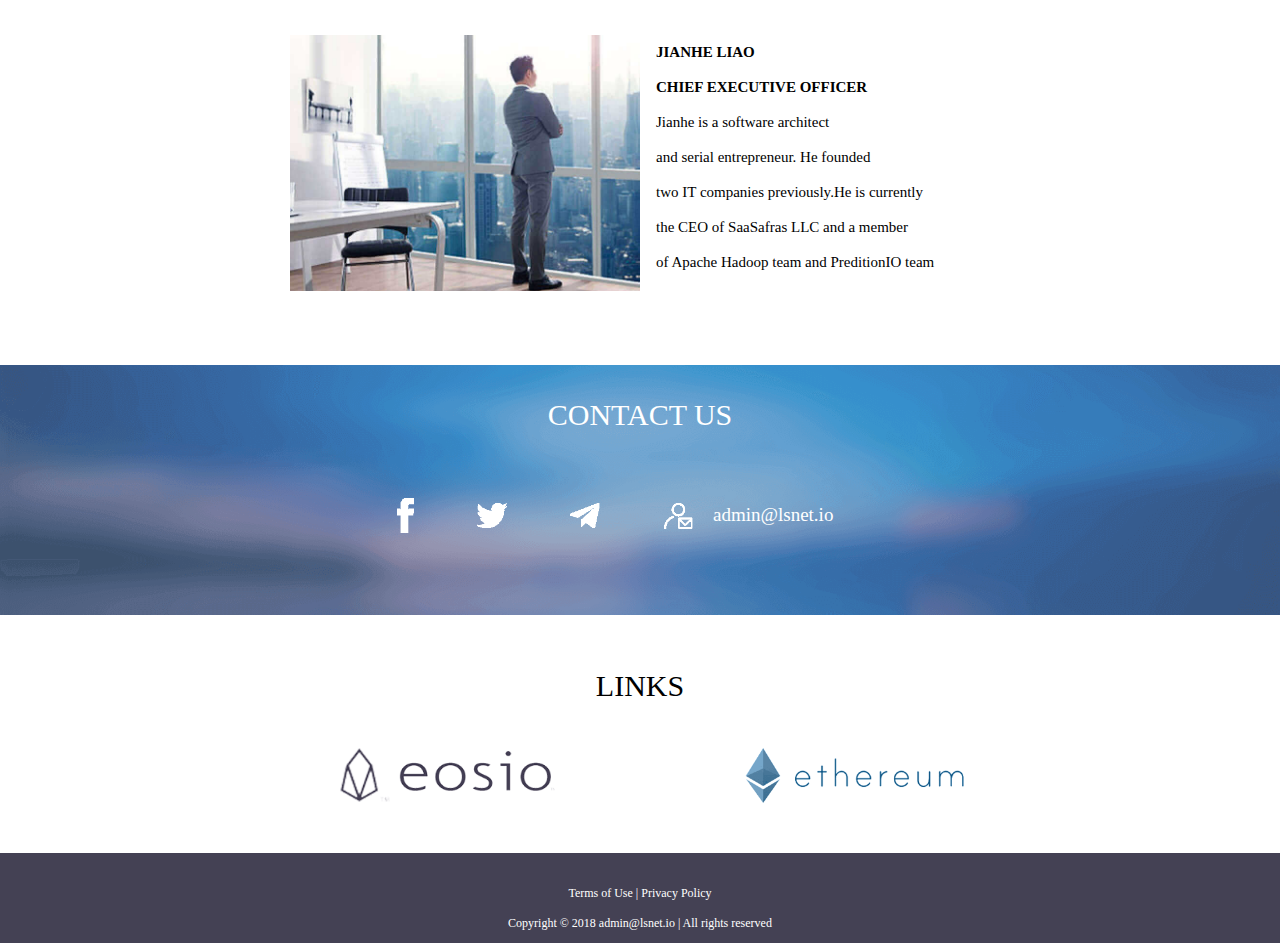
==== commit a1be7ab7: "add new logo and change style" ====
--- a/index.html
+++ b/index.html
@@ -6,7 +6,6 @@
     <meta name="viewport" content="width=device-width, initial-scale=1">
     <title>Lsnet Official website</title>
     <!--Statistics-->
-    <script type="text/javascript" src="js/baidu-statistics.js?v=201806221307"></script>
     <script type="text/javascript" src="js/jquery.min.js"></script>
     <script type="text/javascript" src="js/equipment-type.js?v=201806221307"></script>
     <!--CSS-->
@@ -16,6 +15,7 @@
     <script src="js/html5shiv.min.js"></script>
     <script src="js/respond.min.js"></script>
     <![endif]-->
+    <script type="text/javascript" src="js/baidu-statistics.js?v=201806221307"></script>
 </head>
 <body>
 <div class="top-blank"></div>
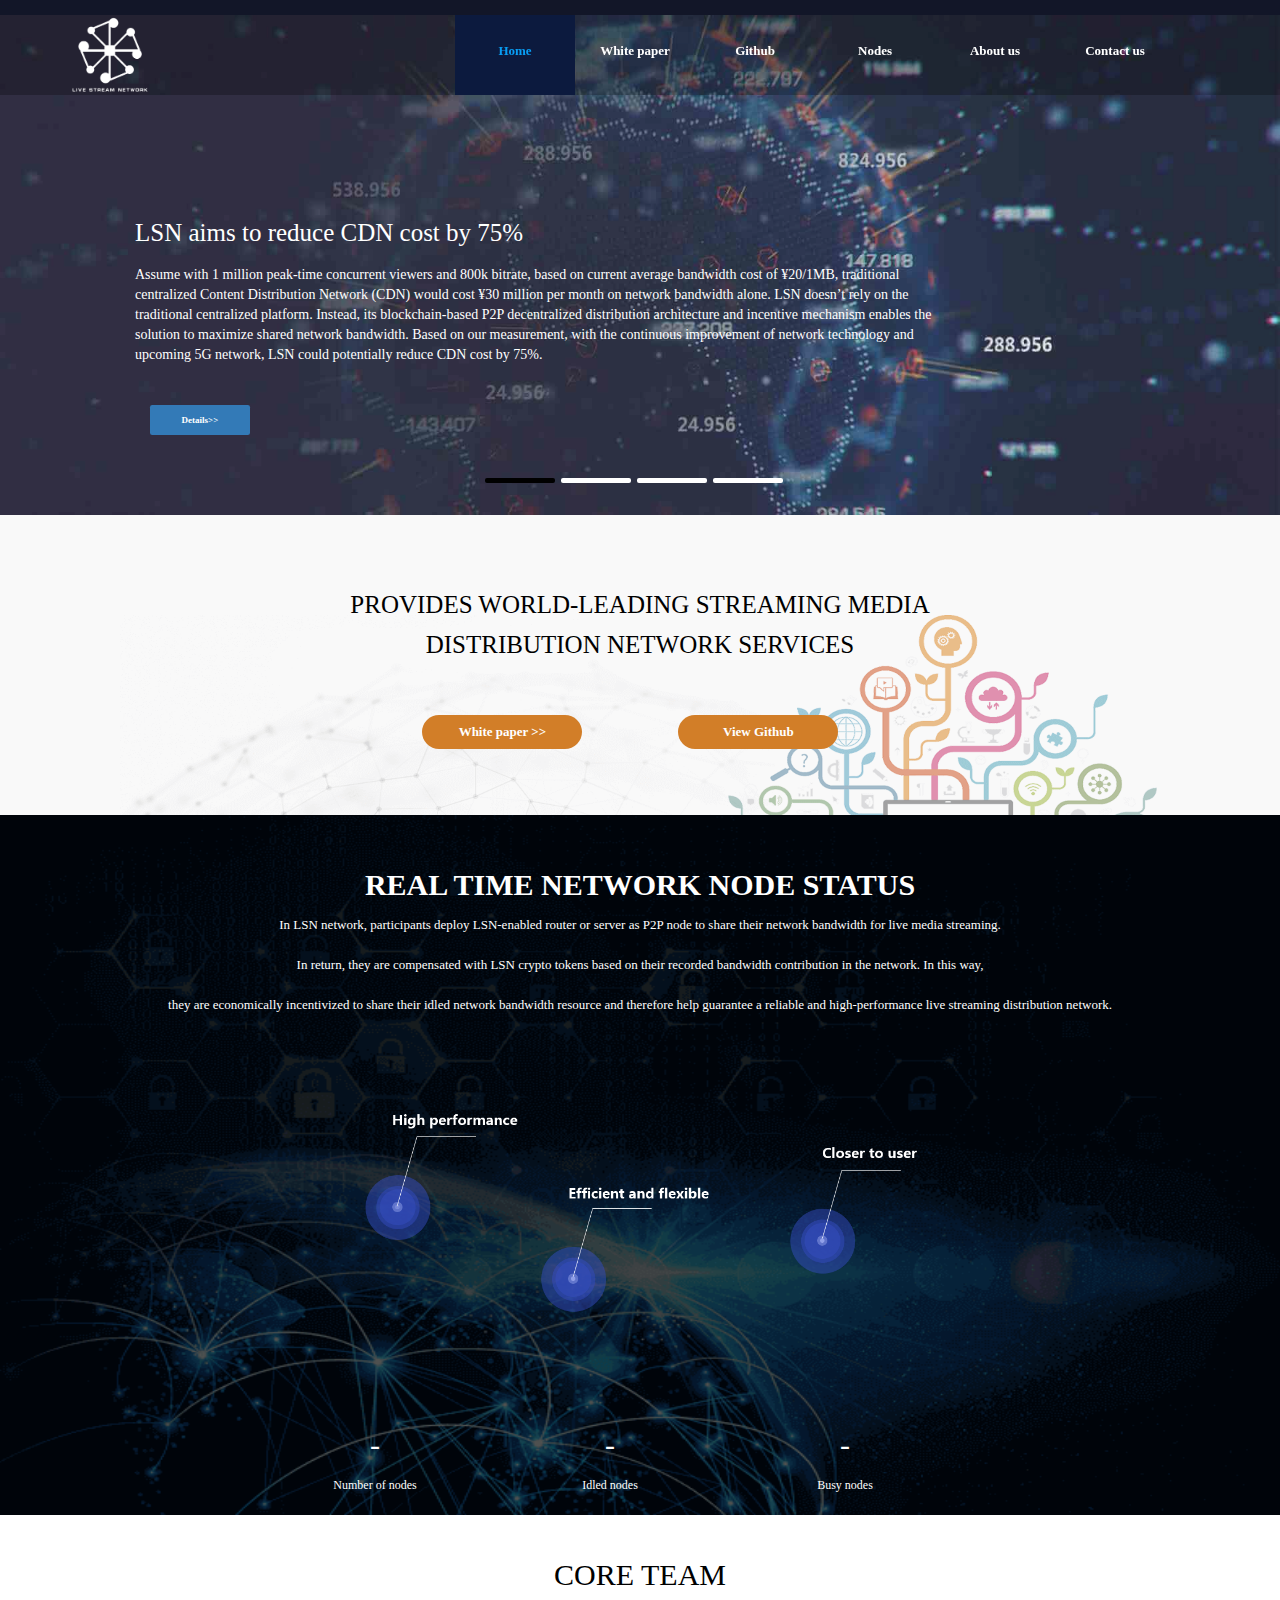
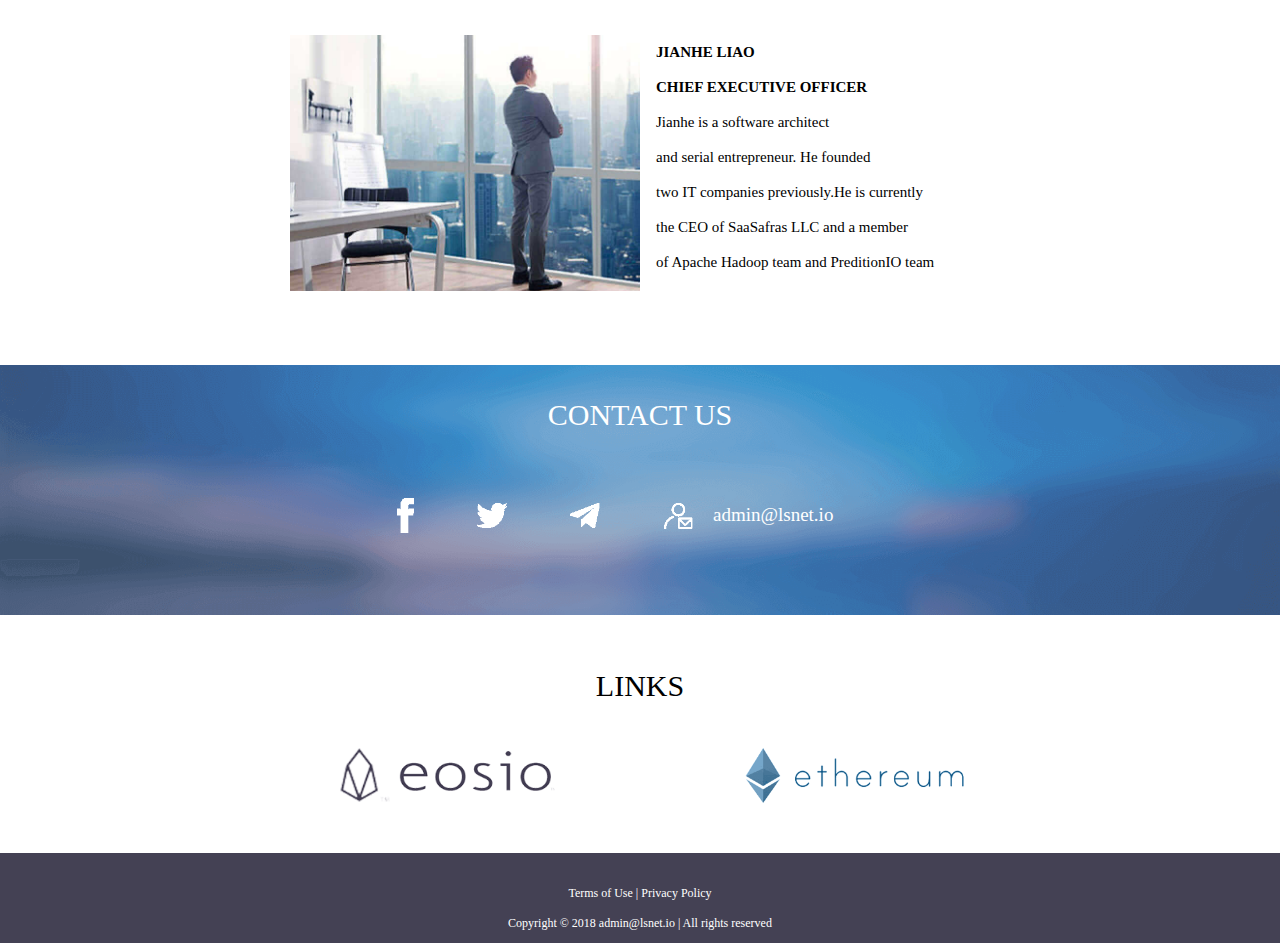
==== commit 99998fa5: "add new logo and change style" ====
--- a/index.html
+++ b/index.html
@@ -10,7 +10,7 @@
     <script type="text/javascript" src="js/equipment-type.js?v=201806221307"></script>
     <!--CSS-->
     <link href="css/bootstrap.min.css" rel="stylesheet">
-    <link href="css/style.css?v=2018062213076686" rel="stylesheet" type="text/css">
+    <link href="css/style.css?v=201806221307668886" rel="stylesheet" type="text/css">
     <!--[if lt IE 9]>
     <script src="js/html5shiv.min.js"></script>
     <script src="js/respond.min.js"></script>
--- a/css/style.css
+++ b/css/style.css
@@ -43,7 +43,7 @@
 }
 header.page-header .main-menu{position: relative; }
 .navbar-brand .logo{margin-top: -25px; width: 80px;}
-.main-menu .navbar-nav{float: right;padding: 10px 0;margin-right: 80px;height: 50px;}
+.main-menu .navbar-nav{float: right;padding: 10px 0;margin-right: 20px;height: 50px;}
 .main-menu .navbar-nav li{
     width: 120px;
     height: 80px;
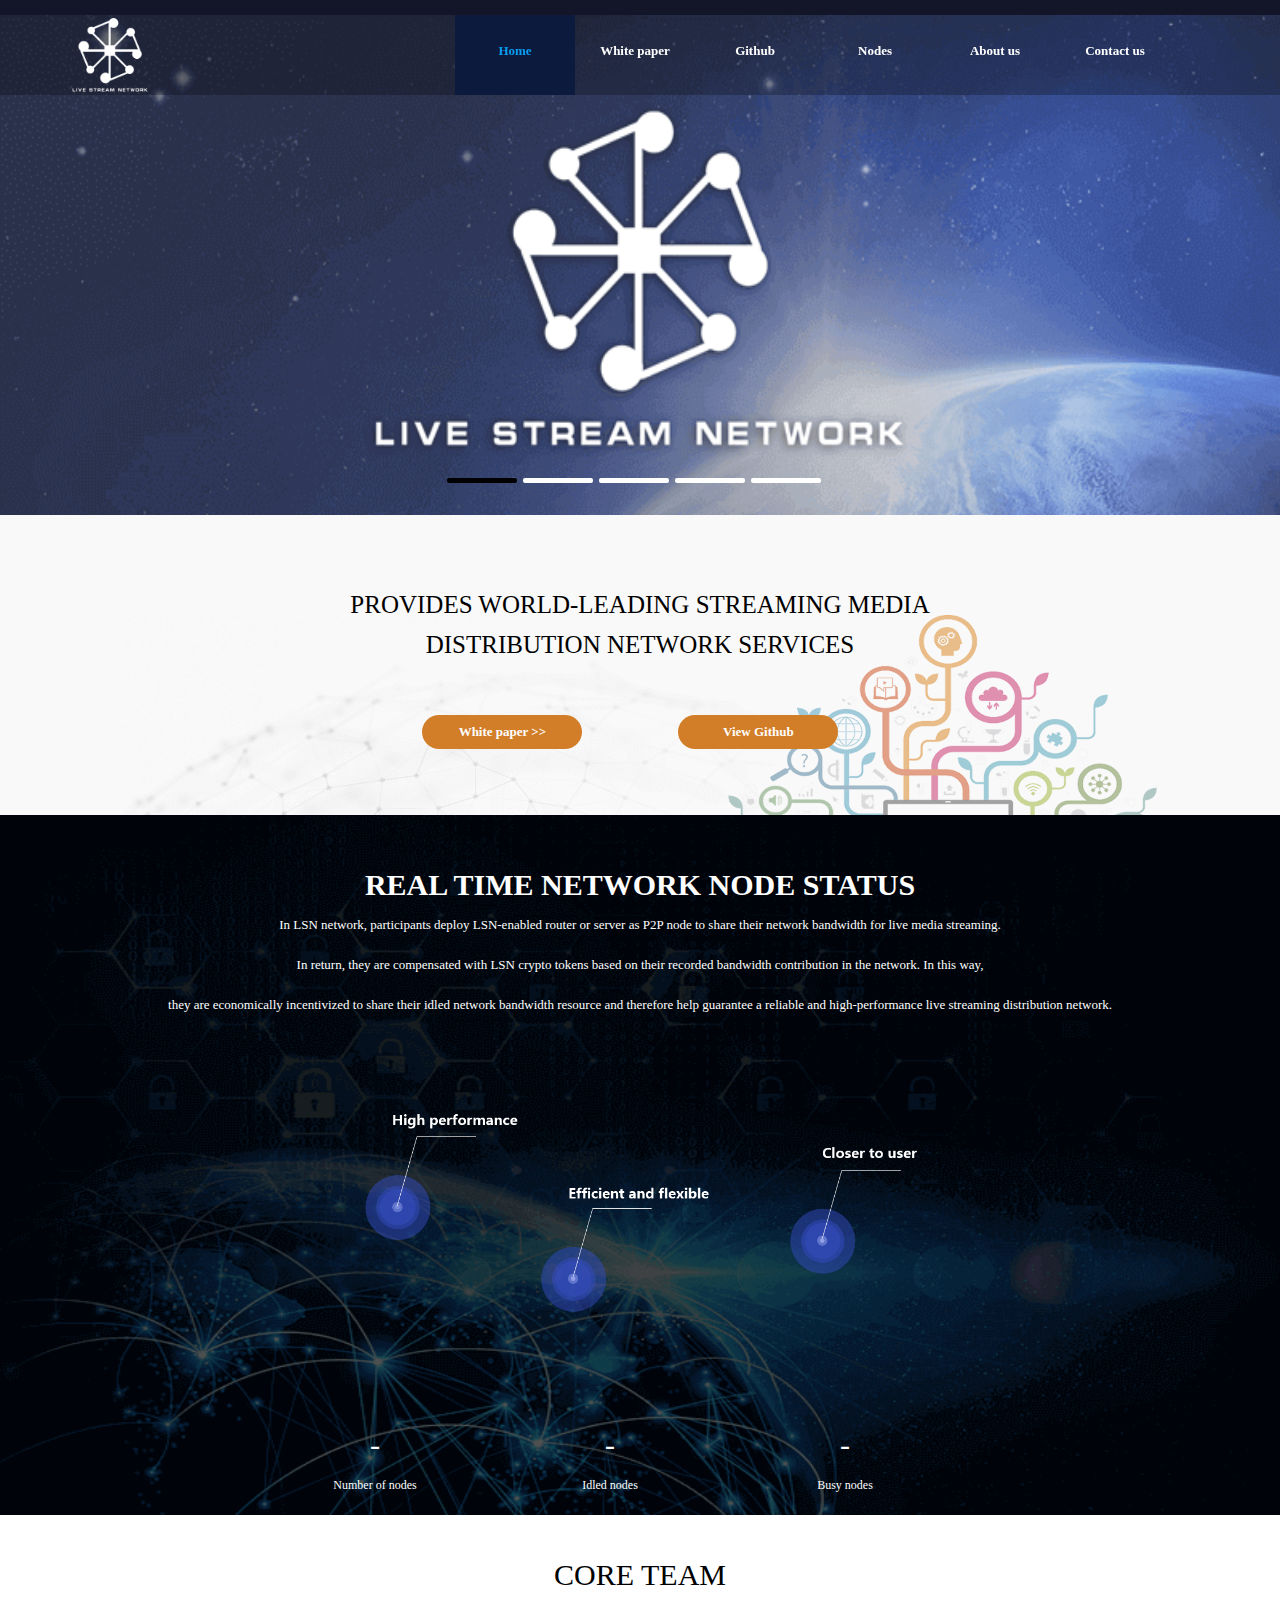
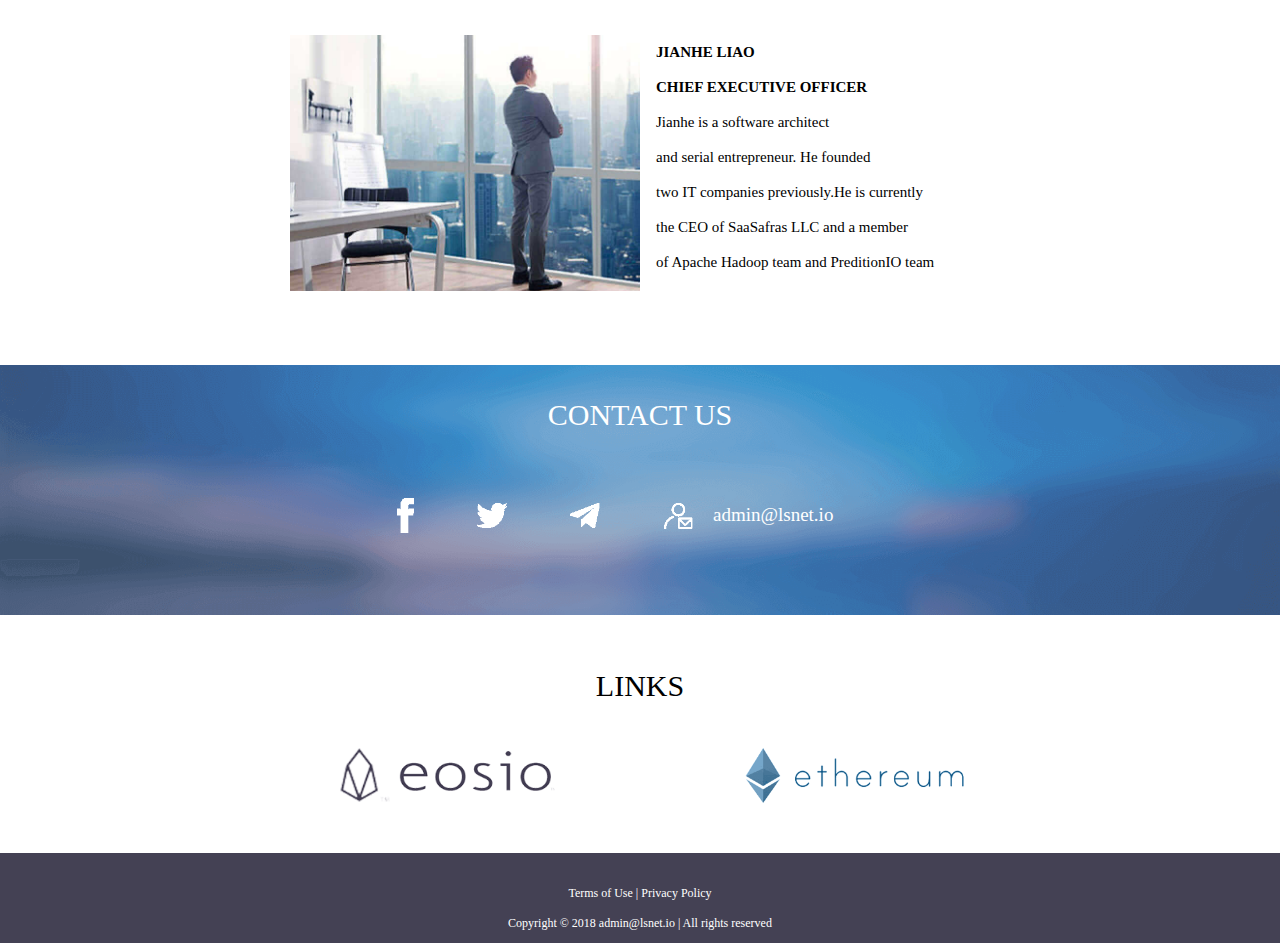
==== commit 93fc3165: "add banner" ====
--- a/index.html
+++ b/index.html
@@ -10,7 +10,7 @@
     <script type="text/javascript" src="js/equipment-type.js?v=201806221307"></script>
     <!--CSS-->
     <link href="css/bootstrap.min.css" rel="stylesheet">
-    <link href="css/style.css?v=201806221307668886" rel="stylesheet" type="text/css">
+    <link href="css/style.css?v=201806251945" rel="stylesheet" type="text/css">
     <!--[if lt IE 9]>
     <script src="js/html5shiv.min.js"></script>
     <script src="js/respond.min.js"></script>
@@ -67,6 +67,7 @@
     <div class="section">
         <div class="DB_tab25">
             <ul class="DB_bgSet">
+                <li class="banner"><img src="images/bj00.png"/></li>
                 <li class="banner"><img src="images/bj01.jpg"/></li>
                 <li class="banner"><img src="images/bj02.jpg"/></li>
                 <li class="banner"><img src="images/bj03.jpg?v=123"/></li>
@@ -75,53 +76,57 @@
             </ul>
             <ul class="DB_imgSet">
                 <li>
-                    <span class="DB_1_1">LSN aims to reduce CDN cost by 75%</span>
-                    <span class="DB_1_2">
+                    <span class="DB_1_1"></span>
+                </li>
+                <li>
+                    <span class="DB_2_1">LSN aims to reduce CDN cost by 75%</span>
+                    <span class="DB_2_2">
                         Assume with 1 million peak-time concurrent viewers and 800k bitrate, based on current average bandwidth cost of ¥20/1MB,
                         traditional centralized Content Distribution Network (CDN) would cost ¥30 million per month on network bandwidth alone.
                         LSN doesn’t rely on the traditional centralized platform. Instead, its blockchain-based P2P decentralized distribution
                         architecture and incentive mechanism enables the solution to maximize shared network bandwidth. Based on our measurement,
                         with the continuous improvement of network technology and upcoming 5G network, LSN could potentially reduce CDN cost by 75%.
                     </span>
-                    <span class="DB_1_3 label label-default col-lg-1 label-primary"><a href="pdf/LSN-Whitepaper-v1.0.pdf" target="_blank">Details>></a></span>
-                </li>
-                <li>
-                    <span class="DB_2_1">LSN Streaming Mechanism</span>
-                    <span class="DB_2_2">
+                    <span class="DB_2_3 label label-default col-lg-1 label-primary"><a href="pdf/LSN-Whitepaper-v1.0.pdf" target="_blank">Details>></a></span>
+                </li>
+                <li>
+                    <span class="DB_3_1">LSN Streaming Mechanism</span>
+                    <span class="DB_3_2">
                         Video source is pushed to Streaming Media Forwarders (SMF) and distributed by them in LSN network via tiered tree structure.
                         SMF is a software program developed by LSN team based Real Time Messaging Protocol (RTMP). User can deploy it on PC, server,
                         virtual machine, or even on router as a plugin (openWRT compatible).
                     </span>
-                    <span class="DB_2_3 label label-default col-lg-1 label-primary"><a href="pdf/LSN-Whitepaper-v1.0.pdf" target="_blank">Details>></a></span>
-                </li>
-                <li>
-                    <span class="DB_3_1">Blockchain Technology in LSN</span>
-                    <span class="DB_3_2">
+                    <span class="DB_3_3 label label-default col-lg-1 label-primary"><a href="pdf/LSN-Whitepaper-v1.0.pdf" target="_blank">Details>></a></span>
+                </li>
+                <li>
+                    <span class="DB_4_1">Blockchain Technology in LSN</span>
+                    <span class="DB_4_2">
                         LSN takes advantage of blockchain technology to achieve two accomplishments,
                         <p>1) decentralizing the SMF node-registry database for a disaster-resilient network; </p>
                         <p>2) leveraging smart contract for a trustless and transparent payment transaction system.</p>
                     </span>
-                    <span class="DB_3_3 label label-default col-lg-1 label-primary"><a href="pdf/LSN-Whitepaper-v1.0.pdf" target="_blank">learn more>></a></span>
-                </li>
-                <li>
-                    <span class="DB_4_1">LSN Open Platform APIs</span>
-                    <span class="DB_4_2">
-                       The following diagram illustrates the high-level API architecture of LSN open platform. LSN platform provides open APIs for broadcaster,
-                        viewers, reward configuration, and payments.
-                    </span>
                     <span class="DB_4_3 label label-default col-lg-1 label-primary"><a href="pdf/LSN-Whitepaper-v1.0.pdf" target="_blank">learn more>></a></span>
                 </li>
-                <!--<li>
+                <li>
                     <span class="DB_5_1">LSN Open Platform APIs</span>
                     <span class="DB_5_2">
                        The following diagram illustrates the high-level API architecture of LSN open platform. LSN platform provides open APIs for broadcaster,
                         viewers, reward configuration, and payments.
                     </span>
-                    <span class="DB_5_3 label label-default col-lg-1 label-primary"><a href=" https://github.com/LSNGroup" target="_blank">View Github</a></span>
+                    <span class="DB_5_3 label label-default col-lg-1 label-primary"><a href="pdf/LSN-Whitepaper-v1.0.pdf" target="_blank">learn more>></a></span>
+                </li>
+                <!--<li>
+                    <span class="DB_6_1">LSN Open Platform APIs</span>
+                    <span class="DB_6_2">
+                       The following diagram illustrates the high-level API architecture of LSN open platform. LSN platform provides open APIs for broadcaster,
+                        viewers, reward configuration, and payments.
+                    </span>
+                    <span class="DB_6_3 label label-default col-lg-1 label-primary"><a href=" https://github.com/LSNGroup" target="_blank">View Github</a></span>
                 </li>-->
             </ul>
             <div class="DB_menuWrap">
                 <ul class="DB_menuSet">
+                    <li><img src="images/btn_off.png" alt="" /></li>
                     <li><img src="images/btn_off.png" alt="" /></li>
                     <li><img src="images/btn_off.png" alt="" /></li>
                     <li><img src="images/btn_off.png" alt="" /></li>
--- a/css/style.css
+++ b/css/style.css
@@ -128,35 +128,28 @@
 .DB_bgSet .banner img{width: 100%;height: 500px;}
 .DB_tab25 .DB_imgSet{position:absolute;width:988px;left:50%;margin-left:-500px;}
 .DB_tab25 .DB_imgSet .DB_1_1{position:absolute;left:-5px;top:200px; font-size: 25px;  color: #FFFFFF;  width: 660px;}
-.DB_tab25 .DB_imgSet .DB_1_2{position:absolute;left:-5px;top:250px; font-size: 14px;  width: 800px;color: #FFFFFF;}
-.DB_tab25 .DB_imgSet .DB_1_3{position:absolute;left:10px;top:390px; height: 30px; width: 100px; line-height: 26px; }
-.DB_tab25 .DB_imgSet .DB_1_3 a{color: #FFFFFF;}
-.DB_tab25 .DB_imgSet .DB_2_1{position:absolute;left:-5px;top:200px;  font-size: 25px;  color: #FFFFFF;  width: 600px; }
-.DB_tab25 .DB_imgSet .DB_2_2{position:absolute;left:-5px;top:250px; font-size: 14px; width: 660px;color: #FFFFFF;}
-.DB_tab25 .DB_imgSet .DB_2_3{position:absolute;left:10px;top:350px; height: 30px; width: 100px; line-height: 26px; }
+
+.DB_tab25 .DB_imgSet .DB_2_1{position:absolute;left:-5px;top:200px; font-size: 25px;  color: #FFFFFF;  width: 660px;}
+.DB_tab25 .DB_imgSet .DB_2_2{position:absolute;left:-5px;top:250px; font-size: 14px;  width: 800px;color: #FFFFFF;}
+.DB_tab25 .DB_imgSet .DB_2_3{position:absolute;left:10px;top:390px; height: 30px; width: 100px; line-height: 26px; }
 .DB_tab25 .DB_imgSet .DB_2_3 a{color: #FFFFFF;}
 .DB_tab25 .DB_imgSet .DB_3_1{position:absolute;left:-5px;top:200px;  font-size: 25px;  color: #FFFFFF;  width: 600px; }
 .DB_tab25 .DB_imgSet .DB_3_2{position:absolute;left:-5px;top:250px; font-size: 14px; width: 660px;color: #FFFFFF;}
-.DB_tab25 .DB_imgSet .DB_3_2 p{font-size: 14px; width: 660px;color: #FFFFFF;line-height: 27px;}
 .DB_tab25 .DB_imgSet .DB_3_3{position:absolute;left:10px;top:350px; height: 30px; width: 100px; line-height: 26px; }
 .DB_tab25 .DB_imgSet .DB_3_3 a{color: #FFFFFF;}
 .DB_tab25 .DB_imgSet .DB_4_1{position:absolute;left:-5px;top:200px;  font-size: 25px;  color: #FFFFFF;  width: 600px; }
 .DB_tab25 .DB_imgSet .DB_4_2{position:absolute;left:-5px;top:250px; font-size: 14px; width: 660px;color: #FFFFFF;}
+.DB_tab25 .DB_imgSet .DB_4_2 p{font-size: 14px; width: 660px;color: #FFFFFF;line-height: 27px;}
 .DB_tab25 .DB_imgSet .DB_4_3{position:absolute;left:10px;top:350px; height: 30px; width: 100px; line-height: 26px; }
 .DB_tab25 .DB_imgSet .DB_4_3 a{color: #FFFFFF;}
 .DB_tab25 .DB_imgSet .DB_5_1{position:absolute;left:-5px;top:200px;  font-size: 25px;  color: #FFFFFF;  width: 600px; }
 .DB_tab25 .DB_imgSet .DB_5_2{position:absolute;left:-5px;top:250px; font-size: 14px; width: 660px;color: #FFFFFF;}
-.DB_tab25 .DB_imgSet .DB_5_3{
-    position:absolute;
-    top:350px;
-    width: 100px;
-    height: 30px;
-    line-height: 26px;
-    float: right;
-    margin-left: 450px;
-    display:block;
-}
+.DB_tab25 .DB_imgSet .DB_5_3{position:absolute;left:10px;top:350px; height: 30px; width: 100px; line-height: 26px; }
 .DB_tab25 .DB_imgSet .DB_5_3 a{color: #FFFFFF;}
+.DB_tab25 .DB_imgSet .DB_6_1{position:absolute;left:-5px;top:200px;  font-size: 25px;  color: #FFFFFF;  width: 600px; }
+.DB_tab25 .DB_imgSet .DB_6_2{position:absolute;left:-5px;top:250px; font-size: 14px; width: 660px;color: #FFFFFF;}
+.DB_tab25 .DB_imgSet .DB_6_3{position:absolute;  top:350px;  width: 100px;  height: 30px;  line-height: 26px;  float: right;  margin-left: 450px;  display:block;  }
+.DB_tab25 .DB_imgSet .DB_6_3 a{color: #FFFFFF;}
 
 .DB_tab25 .DB_menuWrap{position:absolute;width:988px;left:50%;margin-left:-500px;}
 .DB_tab25 .DB_menuWrap .DB_menuSet{position:absolute;width:100%;top:456px;text-align:center;font-size:0;}
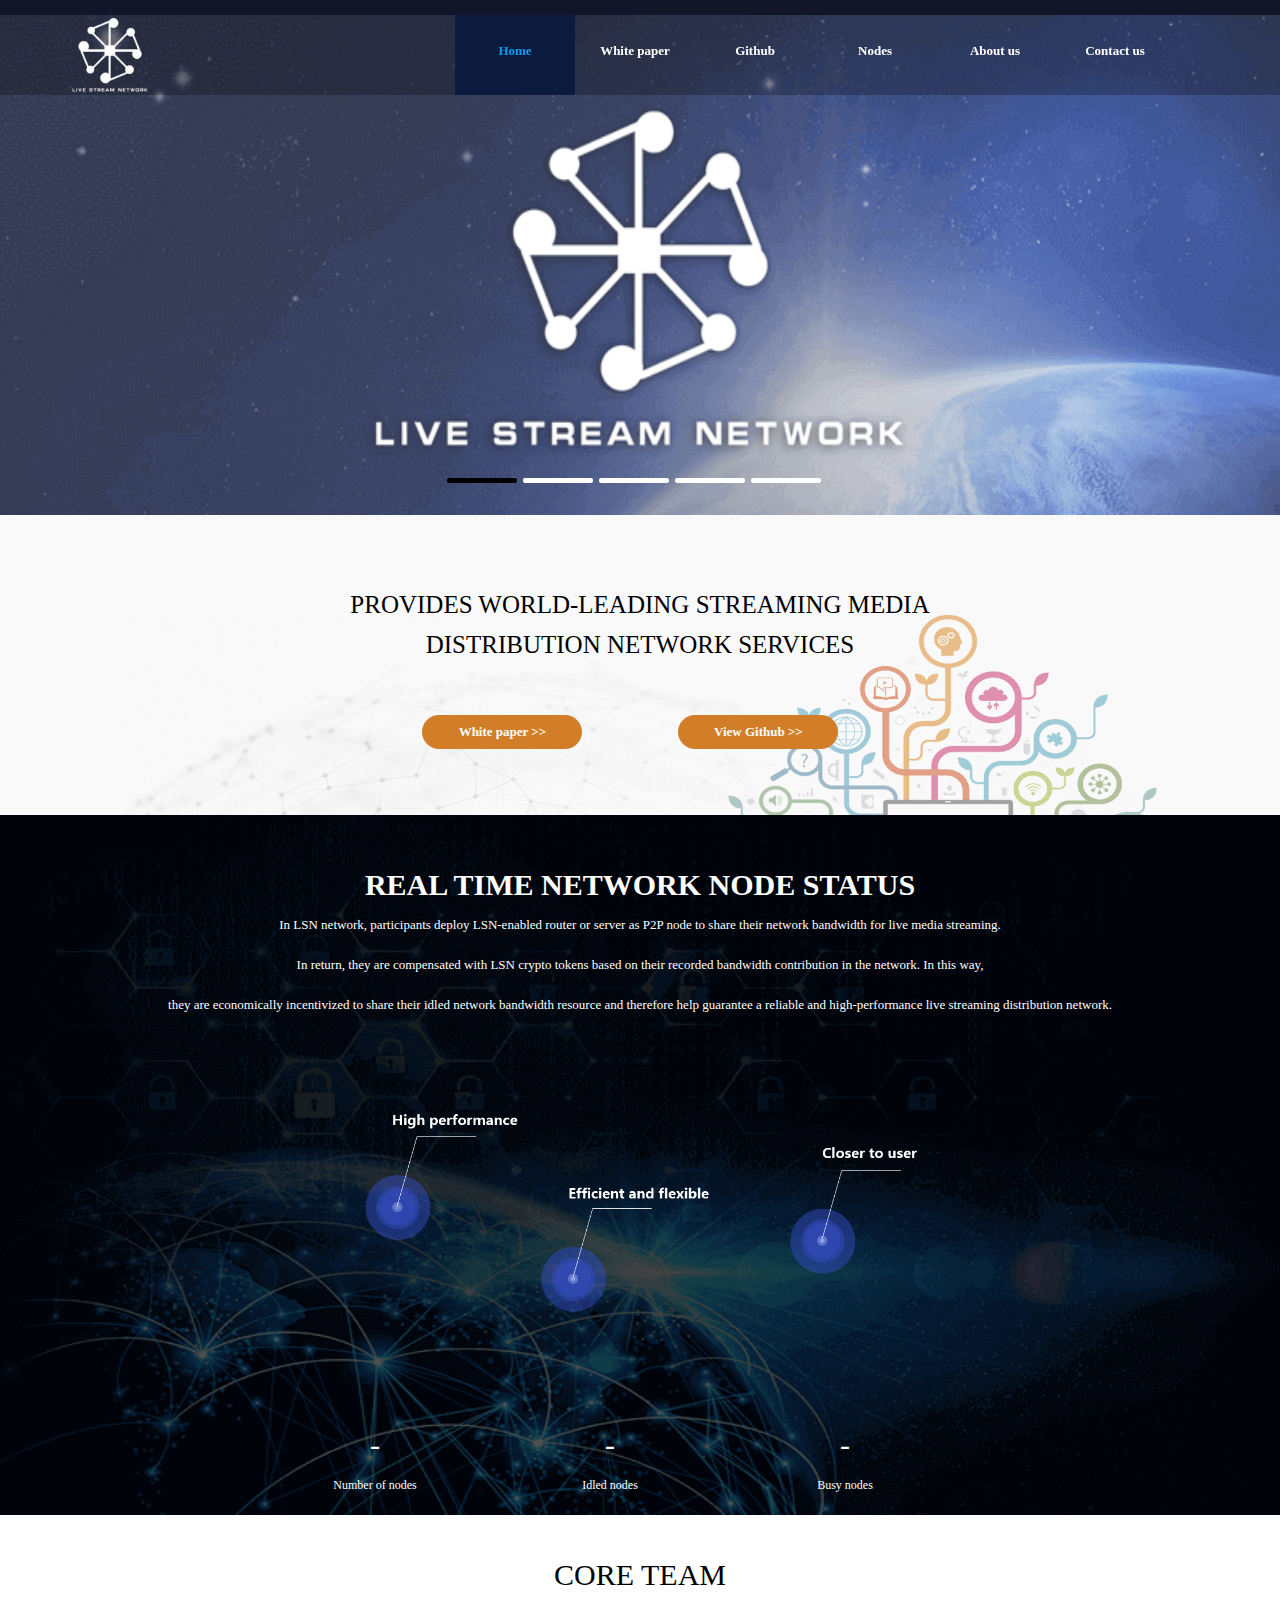
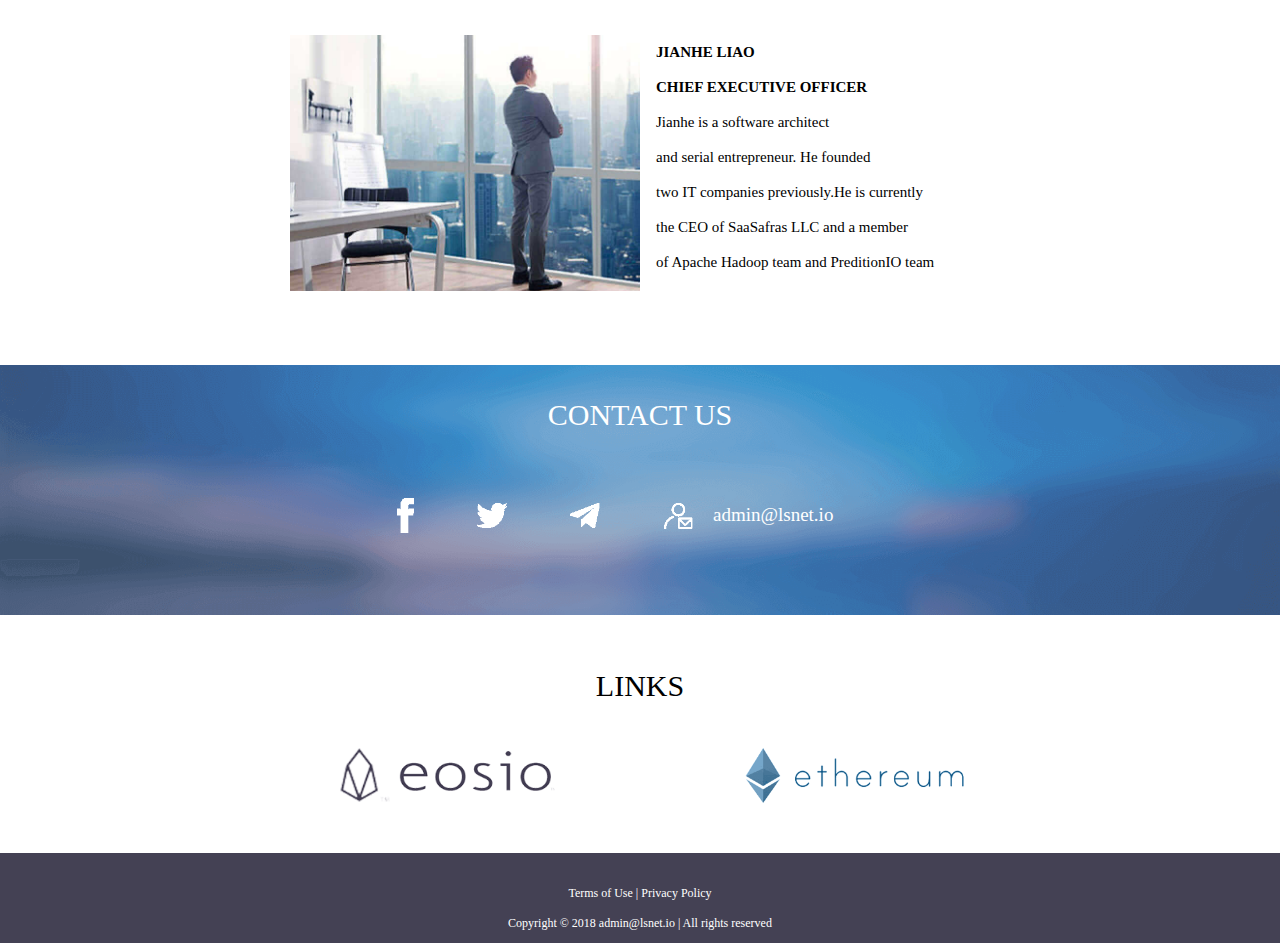
==== commit 13973ff7: "change banner imgage edit banner fonts" ====
--- a/index.html
+++ b/index.html
@@ -10,7 +10,7 @@
     <script type="text/javascript" src="js/equipment-type.js?v=201806221307"></script>
     <!--CSS-->
     <link href="css/bootstrap.min.css" rel="stylesheet">
-    <link href="css/style.css?v=201806251945" rel="stylesheet" type="text/css">
+    <link href="css/style.css?v=201806251945666" rel="stylesheet" type="text/css">
     <!--[if lt IE 9]>
     <script src="js/html5shiv.min.js"></script>
     <script src="js/respond.min.js"></script>
@@ -140,7 +140,7 @@
             <div class="qianwang-bj" id="GITHUB">
                 <p class="qianwang-title">PROVIDES WORLD-LEADING STREAMING MEDIA DISTRIBUTION NETWORK SERVICES</p>
                 <span class="label qianwang_btn1"><a href="pdf/LSN-Whitepaper-v1.0.pdf" target="_blank">White paper >> </a></span>
-                <span class="label qianwang_btn2"><a href="https://github.com/LSNGroup" target="_blank"> View Github </a></span>
+                <span class="label qianwang_btn2"><a href="https://github.com/LSNGroup" target="_blank"> View Github >> </a></span>
             </div>
         </div>
 
--- a/css/style.css
+++ b/css/style.css
@@ -185,7 +185,7 @@
     top:100px;
     width: 160px;
     height: 34px;
-    line-height: 29px;
+    line-height: 30px;
     background: #D27E28;
     border-radius: 40px 40px 40px 40px;
 }
@@ -197,7 +197,7 @@
     top:100px;
     width: 160px;
     height: 34px;
-    line-height: 29px;
+    line-height: 30px;
     background: #D27E28;
     border-radius: 40px 40px 40px 40px;
 }
